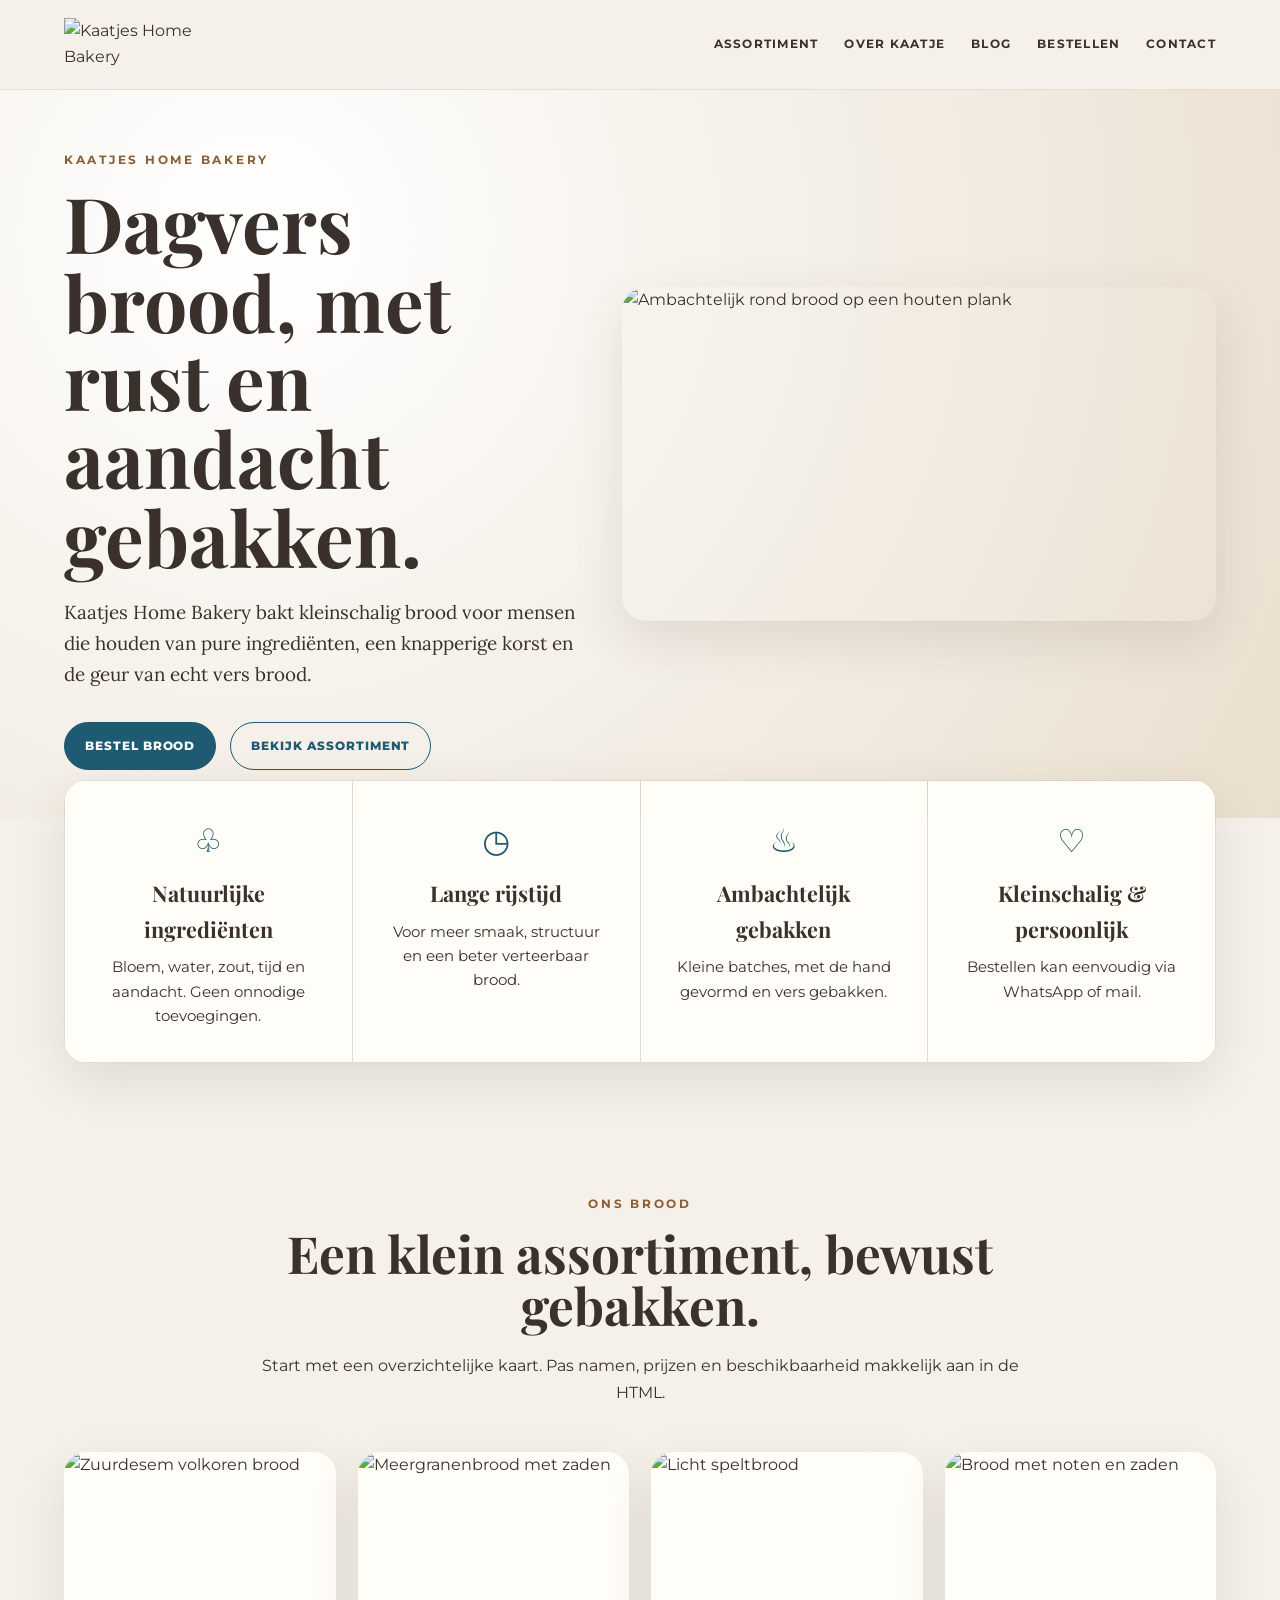
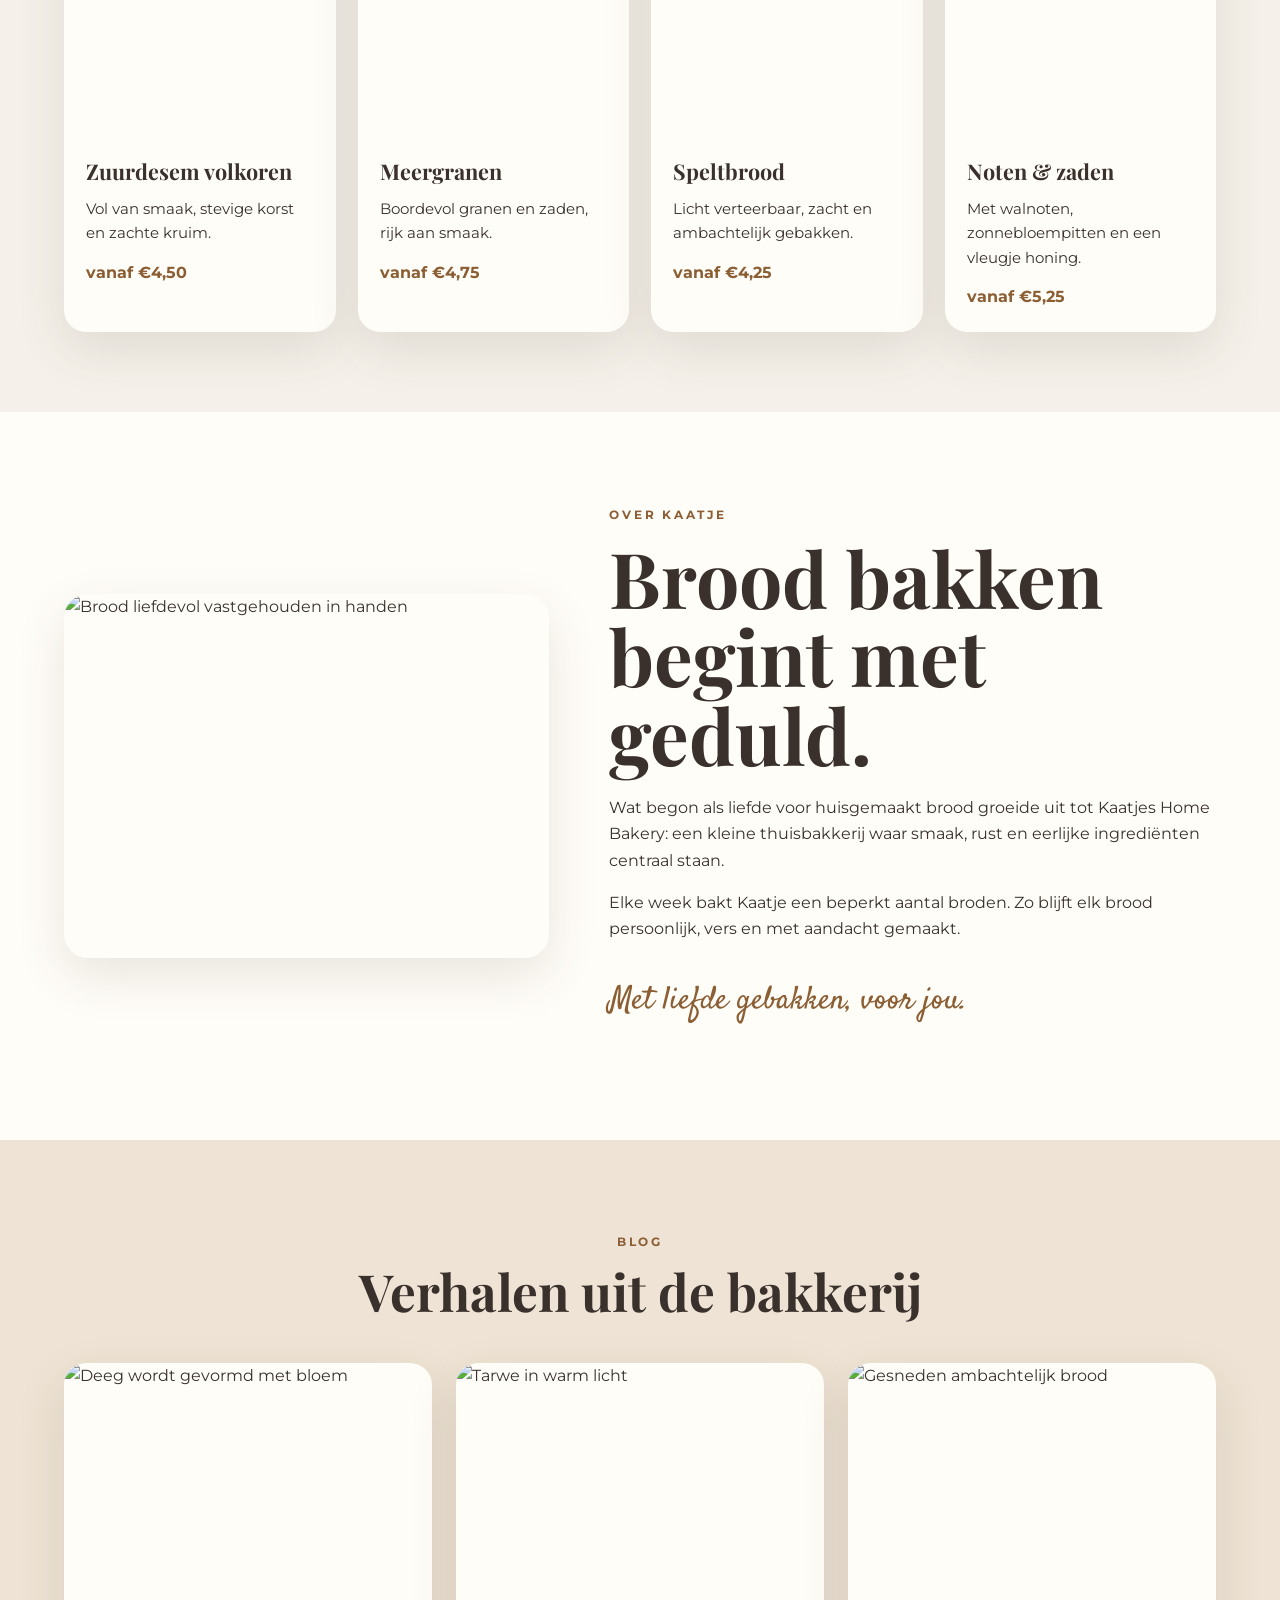
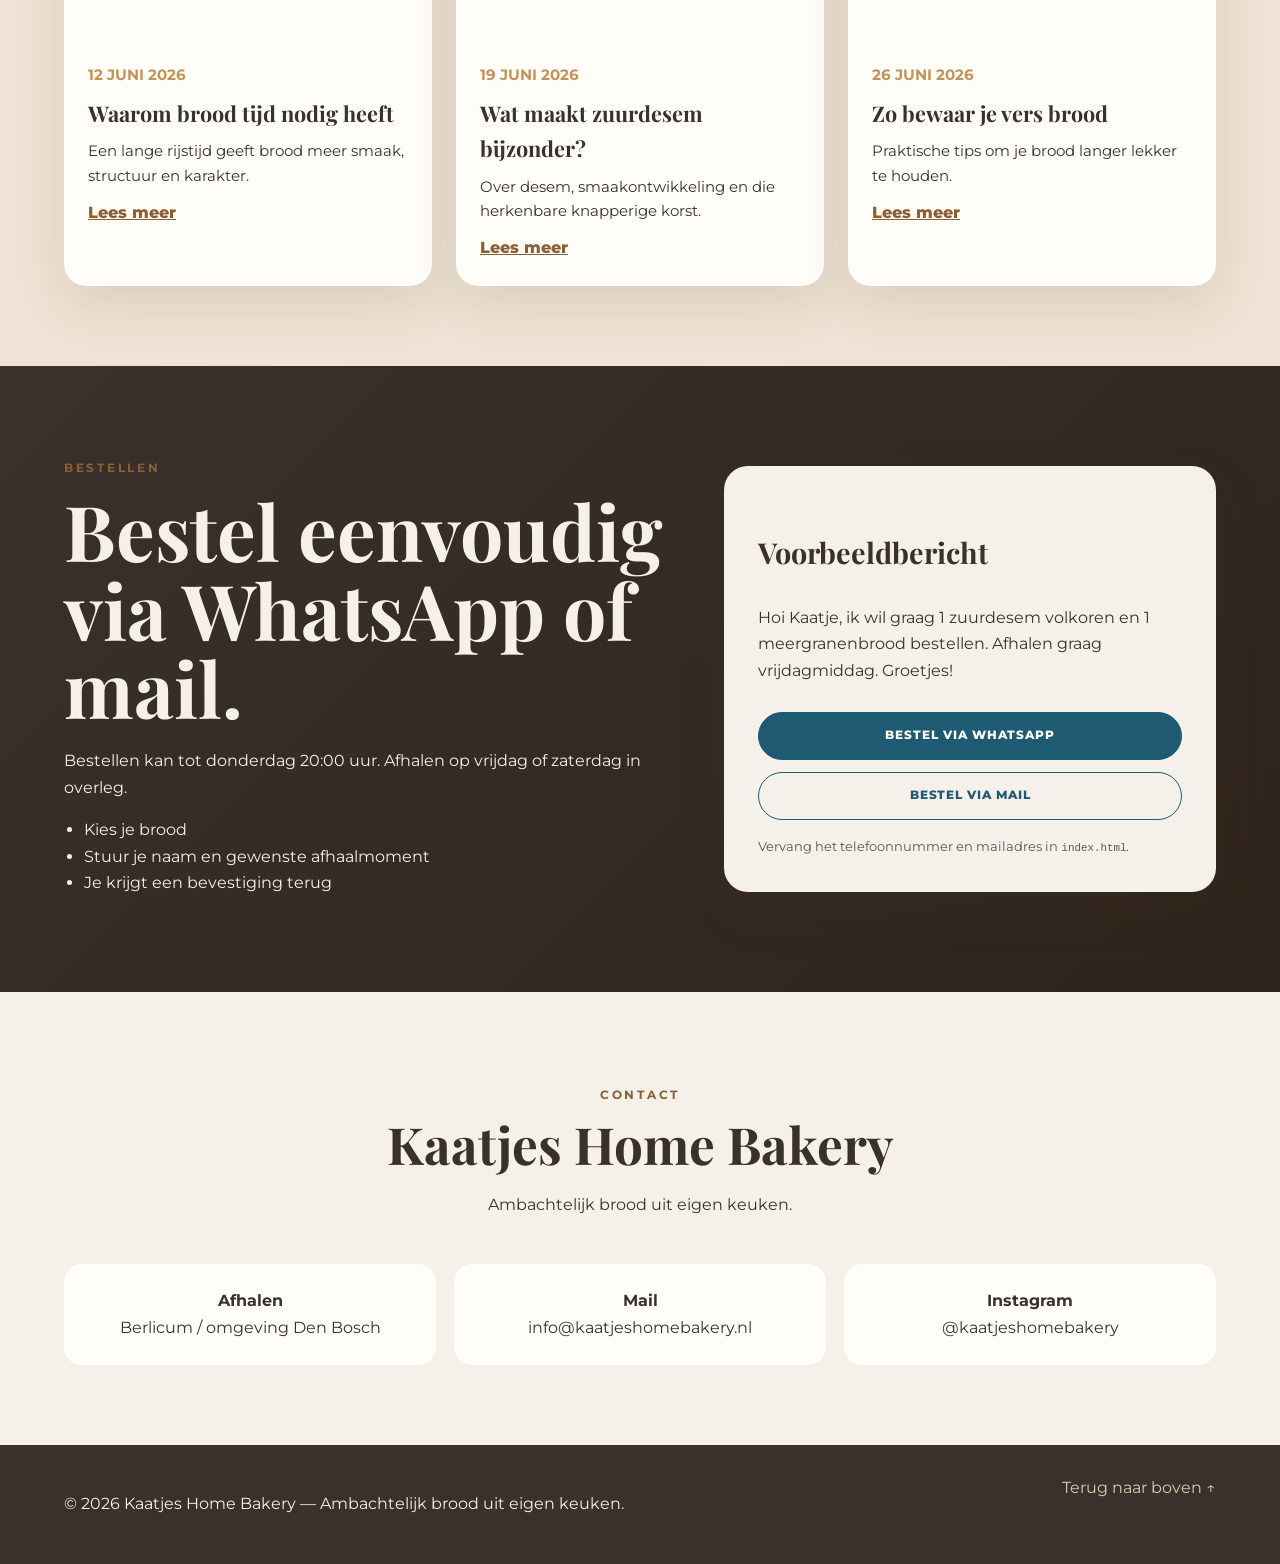
==== index.html @ ba2fa11e "Add files via upload" ====
<!doctype html>
<html lang="nl">
<head>
  <meta charset="utf-8" />
  <meta name="viewport" content="width=device-width, initial-scale=1" />
  <meta name="description" content="Kaatjes Home Bakery bakt ambachtelijk brood uit eigen keuken. Bestel zuurdesem, meergranenbrood, speltbrood en seizoensbrood via WhatsApp of mail." />
  <title>Kaatjes Home Bakery | Ambachtelijk brood uit eigen keuken</title>
  <link rel="preconnect" href="https://fonts.googleapis.com">
  <link rel="preconnect" href="https://fonts.gstatic.com" crossorigin>
  <link href="https://fonts.googleapis.com/css2?family=Lora:wght@400;500;600&family=Montserrat:wght@400;500;600;700&family=Playfair+Display:wght@500;600;700&family=Satisfy&display=swap" rel="stylesheet">
  <link rel="icon" type="image/svg+xml" href="assets/logo-kaatjes.svg" />
  <link rel="stylesheet" href="styles.css" />
</head>
<body>
  <header class="site-header" id="top">
    <a href="#top" class="brand" aria-label="Kaatjes Home Bakery home">
      <img src="assets/logo-kaatjes.svg" alt="Kaatjes Home Bakery" class="brand-logo" />
    </a>
    <button class="menu-toggle" aria-label="Menu openen" aria-expanded="false">☰</button>
    <nav class="site-nav" aria-label="Hoofdnavigatie">
      <a href="#brood">Assortiment</a>
      <a href="#over">Over Kaatje</a>
      <a href="#blog">Blog</a>
      <a href="#bestellen">Bestellen</a>
      <a href="#contact">Contact</a>
    </nav>
  </header>

  <main>
    <section class="hero">
      <div class="hero-content">
        <p class="eyebrow">Kaatjes Home Bakery</p>
        <h1>Dagvers brood, met rust en aandacht gebakken.</h1>
        <p class="intro">Kaatjes Home Bakery bakt kleinschalig brood voor mensen die houden van pure ingrediënten, een knapperige korst en de geur van echt vers brood.</p>
        <div class="actions">
          <a class="button primary" href="#bestellen">Bestel brood</a>
          <a class="button secondary" href="#brood">Bekijk assortiment</a>
        </div>
      </div>
      <div class="hero-image">
        <img src="assets/hero-bread.jpg" alt="Ambachtelijk rond brood op een houten plank" />
      </div>
    </section>

    <section class="values" aria-label="Waarom Kaatjes Home Bakery">
      <article><span class="icon">♧</span><h3>Natuurlijke ingrediënten</h3><p>Bloem, water, zout, tijd en aandacht. Geen onnodige toevoegingen.</p></article>
      <article><span class="icon">◷</span><h3>Lange rijstijd</h3><p>Voor meer smaak, structuur en een beter verteerbaar brood.</p></article>
      <article><span class="icon">♨</span><h3>Ambachtelijk gebakken</h3><p>Kleine batches, met de hand gevormd en vers gebakken.</p></article>
      <article><span class="icon">♡</span><h3>Kleinschalig & persoonlijk</h3><p>Bestellen kan eenvoudig via WhatsApp of mail.</p></article>
    </section>

    <section id="brood" class="section">
      <div class="section-heading">
        <p class="eyebrow">Ons brood</p>
        <h2>Een klein assortiment, bewust gebakken.</h2>
        <p>Start met een overzichtelijke kaart. Pas namen, prijzen en beschikbaarheid makkelijk aan in de HTML.</p>
      </div>
      <div class="product-grid">
        <article class="product-card">
          <img src="assets/card-sourdough.jpg" alt="Zuurdesem volkoren brood" />
          <div><h3>Zuurdesem volkoren</h3><p>Vol van smaak, stevige korst en zachte kruim.</p><strong>vanaf €4,50</strong></div>
        </article>
        <article class="product-card">
          <img src="assets/card-multigrain.jpg" alt="Meergranenbrood met zaden" />
          <div><h3>Meergranen</h3><p>Boordevol granen en zaden, rijk aan smaak.</p><strong>vanaf €4,75</strong></div>
        </article>
        <article class="product-card">
          <img src="assets/card-spelt.jpg" alt="Licht speltbrood" />
          <div><h3>Speltbrood</h3><p>Licht verteerbaar, zacht en ambachtelijk gebakken.</p><strong>vanaf €4,25</strong></div>
        </article>
        <article class="product-card">
          <img src="assets/card-nuts.jpg" alt="Brood met noten en zaden" />
          <div><h3>Noten & zaden</h3><p>Met walnoten, zonnebloempitten en een vleugje honing.</p><strong>vanaf €5,25</strong></div>
        </article>
      </div>
    </section>

    <section id="over" class="story split-section">
      <img src="assets/hands-bread.jpg" alt="Brood liefdevol vastgehouden in handen" />
      <div>
        <p class="eyebrow">Over Kaatje</p>
        <h2>Brood bakken begint met geduld.</h2>
        <p>Wat begon als liefde voor huisgemaakt brood groeide uit tot Kaatjes Home Bakery: een kleine thuisbakkerij waar smaak, rust en eerlijke ingrediënten centraal staan.</p>
        <p>Elke week bakt Kaatje een beperkt aantal broden. Zo blijft elk brood persoonlijk, vers en met aandacht gemaakt.</p>
        <p class="signature">Met liefde gebakken, voor jou.</p>
      </div>
    </section>

    <section id="blog" class="section warm">
      <div class="section-heading">
        <p class="eyebrow">Blog</p>
        <h2>Verhalen uit de bakkerij</h2>
      </div>
      <div class="blog-grid">
        <article class="blog-card">
          <img src="assets/dough.jpg" alt="Deeg wordt gevormd met bloem" />
          <div><p class="date">12 juni 2026</p><h3>Waarom brood tijd nodig heeft</h3><p>Een lange rijstijd geeft brood meer smaak, structuur en karakter.</p><a href="blog/waarom-brood-tijd-nodig-heeft.html">Lees meer</a></div>
        </article>
        <article class="blog-card">
          <img src="assets/wheat.jpg" alt="Tarwe in warm licht" />
          <div><p class="date">19 juni 2026</p><h3>Wat maakt zuurdesem bijzonder?</h3><p>Over desem, smaakontwikkeling en die herkenbare knapperige korst.</p><a href="blog/wat-maakt-zuurdesem-bijzonder.html">Lees meer</a></div>
        </article>
        <article class="blog-card">
          <img src="assets/loaf-sliced.jpg" alt="Gesneden ambachtelijk brood" />
          <div><p class="date">26 juni 2026</p><h3>Zo bewaar je vers brood</h3><p>Praktische tips om je brood langer lekker te houden.</p><a href="blog/zo-bewaar-je-vers-brood.html">Lees meer</a></div>
        </article>
      </div>
    </section>

    <section id="bestellen" class="order-section">
      <div>
        <p class="eyebrow">Bestellen</p>
        <h2>Bestel eenvoudig via WhatsApp of mail.</h2>
        <p>Bestellen kan tot donderdag 20:00 uur. Afhalen op vrijdag of zaterdag in overleg.</p>
        <ul class="order-list">
          <li>Kies je brood</li>
          <li>Stuur je naam en gewenste afhaalmoment</li>
          <li>Je krijgt een bevestiging terug</li>
        </ul>
      </div>
      <div class="order-card">
        <h3>Voorbeeldbericht</h3>
        <p>Hoi Kaatje, ik wil graag 1 zuurdesem volkoren en 1 meergranenbrood bestellen. Afhalen graag vrijdagmiddag. Groetjes!</p>
        <a class="button primary full" href="https://wa.me/31600000000?text=Hoi%20Kaatje%2C%20ik%20wil%20graag%20brood%20bestellen." target="_blank" rel="noopener">Bestel via WhatsApp</a>
        <a class="button secondary full" href="mailto:info@kaatjeshomebakery.nl?subject=Broodbestelling%20Kaatjes%20Home%20Bakery&body=Hoi%20Kaatje%2C%0A%0AIk%20wil%20graag%20brood%20bestellen%3A%0A-%20%0A%0ANaam%3A%0AAfhaalmoment%3A%0A%0AGroetjes%2C">Bestel via mail</a>
        <small>Vervang het telefoonnummer en mailadres in <code>index.html</code>.</small>
      </div>
    </section>

    <section id="contact" class="section contact">
      <div class="section-heading">
        <p class="eyebrow">Contact</p>
        <h2>Kaatjes Home Bakery</h2>
        <p>Ambachtelijk brood uit eigen keuken.</p>
      </div>
      <div class="contact-grid">
        <div><strong>Afhalen</strong><span>Berlicum / omgeving Den Bosch</span></div>
        <div><strong>Mail</strong><span>info@kaatjeshomebakery.nl</span></div>
        <div><strong>Instagram</strong><span>@kaatjeshomebakery</span></div>
      </div>
    </section>
  </main>

  <footer class="site-footer">
    <p>© <span id="year"></span> Kaatjes Home Bakery — Ambachtelijk brood uit eigen keuken.</p>
    <a href="#top">Terug naar boven ↑</a>
  </footer>

  <script src="script.js"></script>
</body>
</html>
---- styles.css ----
:root{
  --espresso:#3A312C;
  --logo:#1F5A73;
  --crust:#8B5E34;
  --honey:#C4935A;
  --linen:#DCC9B2;
  --cream:#F5F1EA;
  --white:#FFFDF8;
  --shadow:0 18px 50px rgba(75,58,42,.12);
  --radius:24px;
}
*{box-sizing:border-box}
html{scroll-behavior:smooth}
body{margin:0;background:var(--cream);color:var(--espresso);font-family:Montserrat,system-ui,sans-serif;line-height:1.65}
img{max-width:100%;display:block}
a{color:inherit}.site-header{position:sticky;top:0;z-index:10;display:flex;align-items:center;justify-content:space-between;gap:24px;padding:18px clamp(20px,5vw,72px);background:rgba(245,241,234,.88);backdrop-filter:blur(14px);border-bottom:1px solid rgba(75,58,42,.1)}
.brand{display:flex;align-items:center;text-decoration:none}.brand-logo{width:170px;height:auto}.hero-logo{display:none}
.site-nav{display:flex;align-items:center;gap:26px;font-size:.78rem;font-weight:700;text-transform:uppercase;letter-spacing:.1em}.site-nav a{text-decoration:none}.site-nav a:hover{color:var(--logo)}.menu-toggle{display:none;background:none;border:0;font-size:1.7rem;color:var(--espresso)}
.hero{display:grid;grid-template-columns:1fr 1.15fr;min-height:620px;align-items:center;padding:48px clamp(20px,5vw,72px);gap:42px;background:radial-gradient(circle at 20% 20%,#fff 0,#f5f1ea 42%,#eadfce 100%)}
.hero-content{max-width:650px}.eyebrow{text-transform:uppercase;letter-spacing:.22em;color:var(--crust);font-weight:700;font-size:.78rem}.hero h1,.section h2,.split-section h2,.order-section h2{font-family:'Playfair Display',serif;font-size:clamp(2.4rem,6vw,5.6rem);line-height:1.02;margin:12px 0 22px}.intro{font-family:Lora,serif;font-size:1.18rem;max-width:560px}.actions{display:flex;flex-wrap:wrap;gap:14px;margin-top:32px}.button{display:inline-flex;justify-content:center;align-items:center;min-height:48px;padding:13px 20px;border-radius:999px;text-decoration:none;text-transform:uppercase;font-size:.74rem;font-weight:800;letter-spacing:.08em;border:1px solid var(--crust)}.primary{background:var(--logo);color:var(--white);border-color:var(--logo)}.secondary{background:transparent;color:var(--logo);border-color:var(--logo)}.button:hover{transform:translateY(-1px);box-shadow:var(--shadow)}.hero-image img{border-radius:var(--radius);box-shadow:var(--shadow);aspect-ratio:16/9;object-fit:cover}
.values{display:grid;grid-template-columns:repeat(4,1fr);gap:1px;background:rgba(75,58,42,.12);padding:1px;margin:0 clamp(20px,5vw,72px);transform:translateY(-38px);border-radius:var(--radius);overflow:hidden;box-shadow:var(--shadow)}.values article{background:var(--white);padding:34px;text-align:center}.icon{font-size:2rem;color:var(--logo)}.values h3,.product-card h3,.blog-card h3{font-family:'Playfair Display',serif;margin:.5rem 0;font-size:1.35rem}.values p,.product-card p,.blog-card p{font-size:.92rem;margin:0}
.section,.split-section,.order-section{padding:80px clamp(20px,5vw,72px)}.section-heading{text-align:center;max-width:760px;margin:0 auto 46px}.section-heading h2{font-size:clamp(2rem,4vw,3.8rem)}.product-grid{display:grid;grid-template-columns:repeat(4,1fr);gap:22px}.product-card{background:var(--white);border-radius:22px;overflow:hidden;box-shadow:var(--shadow)}.product-card img{width:100%;aspect-ratio:1/1;object-fit:cover}.product-card div{padding:22px}.product-card strong{display:inline-block;margin-top:14px;color:var(--crust)}
.split-section{display:grid;grid-template-columns:.8fr 1fr;align-items:center;gap:60px;background:var(--white)}.split-section img{border-radius:var(--radius);box-shadow:var(--shadow);aspect-ratio:4/3;object-fit:cover}.signature{font-family:Satisfy,cursive;font-size:2rem;color:var(--crust)}.warm{background:#eee3d4}.blog-grid{display:grid;grid-template-columns:repeat(3,1fr);gap:24px}.blog-card{background:var(--white);border-radius:22px;overflow:hidden;box-shadow:var(--shadow)}.blog-card img{aspect-ratio:4/3;object-fit:cover;width:100%}.blog-card div{padding:24px}.date{color:var(--honey);font-weight:700;text-transform:uppercase;font-size:.72rem}.blog-card a{display:inline-block;margin-top:12px;color:var(--crust);font-weight:800}
.order-section{display:grid;grid-template-columns:1fr .8fr;gap:46px;align-items:center;background:linear-gradient(135deg,var(--espresso),#2f241b);color:var(--cream)}.order-list{padding-left:20px}.order-card{background:var(--cream);color:var(--espresso);border-radius:var(--radius);padding:34px;box-shadow:var(--shadow)}.order-card h3{font-family:'Playfair Display',serif;font-size:1.8rem}.full{width:100%;margin-top:12px}.order-card small{display:block;margin-top:16px;opacity:.8}.contact-grid{display:grid;grid-template-columns:repeat(3,1fr);gap:18px}.contact-grid div{background:var(--white);border-radius:18px;padding:24px;text-align:center}.contact-grid strong,.contact-grid span{display:block}.site-footer{display:flex;justify-content:space-between;gap:20px;padding:30px clamp(20px,5vw,72px);background:var(--espresso);color:var(--cream)}.site-footer a{text-decoration:none;color:var(--linen)}
@media (max-width:900px){.menu-toggle{display:block}.site-nav{display:none;position:absolute;left:20px;right:20px;top:76px;flex-direction:column;align-items:flex-start;padding:24px;background:var(--white);border-radius:18px;box-shadow:var(--shadow)}.site-nav.open{display:flex}.hero,.split-section,.order-section{grid-template-columns:1fr}.hero{min-height:auto}.values,.product-grid,.blog-grid,.contact-grid{grid-template-columns:1fr}.values{transform:none;margin-top:24px}.site-footer{flex-direction:column}.hero h1{font-size:3rem}}

@media (max-width:900px){.brand-logo{width:130px}.hero-logo{display:none}}
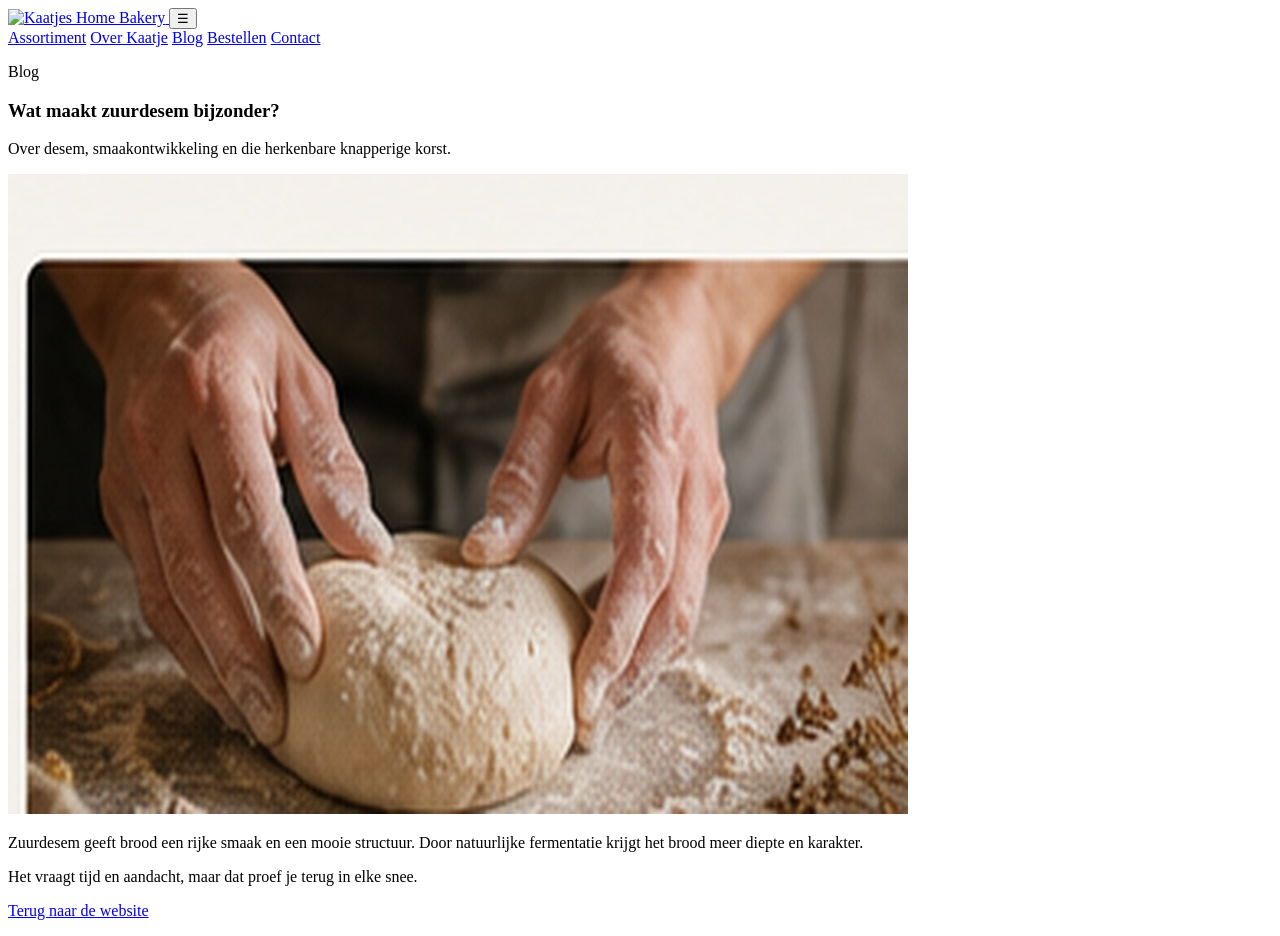
==== commit 241d5eb7: "Please enter the commit message for your changes. Lines starting with '#' will be ignored, and an em" ====
--- a/index.html
+++ b/index.html
@@ -3,149 +3,47 @@
 <head>
   <meta charset="utf-8" />
   <meta name="viewport" content="width=device-width, initial-scale=1" />
-  <meta name="description" content="Kaatjes Home Bakery bakt ambachtelijk brood uit eigen keuken. Bestel zuurdesem, meergranenbrood, speltbrood en seizoensbrood via WhatsApp of mail." />
-  <title>Kaatjes Home Bakery | Ambachtelijk brood uit eigen keuken</title>
+  <meta name="description" content="Over desem, smaakontwikkeling en die herkenbare knapperige korst." />
+  <title>Wat maakt zuurdesem bijzonder? | Kaatjes Home Bakery</title>
   <link rel="preconnect" href="https://fonts.googleapis.com">
   <link rel="preconnect" href="https://fonts.gstatic.com" crossorigin>
   <link href="https://fonts.googleapis.com/css2?family=Lora:wght@400;500;600&family=Montserrat:wght@400;500;600;700&family=Playfair+Display:wght@500;600;700&family=Satisfy&display=swap" rel="stylesheet">
-  <link rel="icon" type="image/svg+xml" href="assets/logo-kaatjes.svg" />
-  <link rel="stylesheet" href="styles.css" />
+  <link rel="icon" type="image/svg+xml" href="./logo-kaatjes.svg" />
+  <link rel="stylesheet" href="./styles.css" />
 </head>
 <body>
   <header class="site-header" id="top">
-    <a href="#top" class="brand" aria-label="Kaatjes Home Bakery home">
-      <img src="assets/logo-kaatjes.svg" alt="Kaatjes Home Bakery" class="brand-logo" />
+    <a href="./index.html#top" class="brand" aria-label="Kaatjes Home Bakery home">
+      <img src="./logo-kaatjes.svg" alt="Kaatjes Home Bakery" class="brand-logo" />
     </a>
     <button class="menu-toggle" aria-label="Menu openen" aria-expanded="false">☰</button>
     <nav class="site-nav" aria-label="Hoofdnavigatie">
-      <a href="#brood">Assortiment</a>
-      <a href="#over">Over Kaatje</a>
-      <a href="#blog">Blog</a>
-      <a href="#bestellen">Bestellen</a>
-      <a href="#contact">Contact</a>
+      <a href="./index.html#brood">Assortiment</a>
+      <a href="./index.html#over">Over Kaatje</a>
+      <a href="./index.html#blog">Blog</a>
+      <a href="./index.html#bestellen">Bestellen</a>
+      <a href="./index.html#contact">Contact</a>
     </nav>
   </header>
 
   <main>
-    <section class="hero">
-      <div class="hero-content">
-        <p class="eyebrow">Kaatjes Home Bakery</p>
-        <h1>Dagvers brood, met rust en aandacht gebakken.</h1>
-        <p class="intro">Kaatjes Home Bakery bakt kleinschalig brood voor mensen die houden van pure ingrediënten, een knapperige korst en de geur van echt vers brood.</p>
-        <div class="actions">
-          <a class="button primary" href="#bestellen">Bestel brood</a>
-          <a class="button secondary" href="#brood">Bekijk assortiment</a>
+    <section class="section blog-page">
+      <article class="section-heading">
+        <p class="eyebrow">Blog</p>
+        <h1>Wat maakt zuurdesem bijzonder?</h1>
+        <p class="intro">Over desem, smaakontwikkeling en die herkenbare knapperige korst.</p>
+      </article>
+      <section class="split-section">
+        <img src="./wheat.jpg" alt="Tarwe in warm licht" />
+        <div>
+          <p>Zuurdesem geeft brood een rijke smaak en een mooie structuur. Door natuurlijke fermentatie krijgt het brood meer diepte en karakter.</p>
+          <p>Het vraagt tijd en aandacht, maar dat proef je terug in elke snee.</p>
+          <p><a class="button secondary" href="./index.html#blog">Terug naar de website</a></p>
         </div>
-      </div>
-      <div class="hero-image">
-        <img src="assets/hero-bread.jpg" alt="Ambachtelijk rond brood op een houten plank" />
-      </div>
-    </section>
-
-    <section class="values" aria-label="Waarom Kaatjes Home Bakery">
-      <article><span class="icon">♧</span><h3>Natuurlijke ingrediënten</h3><p>Bloem, water, zout, tijd en aandacht. Geen onnodige toevoegingen.</p></article>
-      <article><span class="icon">◷</span><h3>Lange rijstijd</h3><p>Voor meer smaak, structuur en een beter verteerbaar brood.</p></article>
-      <article><span class="icon">♨</span><h3>Ambachtelijk gebakken</h3><p>Kleine batches, met de hand gevormd en vers gebakken.</p></article>
-      <article><span class="icon">♡</span><h3>Kleinschalig & persoonlijk</h3><p>Bestellen kan eenvoudig via WhatsApp of mail.</p></article>
-    </section>
-
-    <section id="brood" class="section">
-      <div class="section-heading">
-        <p class="eyebrow">Ons brood</p>
-        <h2>Een klein assortiment, bewust gebakken.</h2>
-        <p>Start met een overzichtelijke kaart. Pas namen, prijzen en beschikbaarheid makkelijk aan in de HTML.</p>
-      </div>
-      <div class="product-grid">
-        <article class="product-card">
-          <img src="assets/card-sourdough.jpg" alt="Zuurdesem volkoren brood" />
-          <div><h3>Zuurdesem volkoren</h3><p>Vol van smaak, stevige korst en zachte kruim.</p><strong>vanaf €4,50</strong></div>
-        </article>
-        <article class="product-card">
-          <img src="assets/card-multigrain.jpg" alt="Meergranenbrood met zaden" />
-          <div><h3>Meergranen</h3><p>Boordevol granen en zaden, rijk aan smaak.</p><strong>vanaf €4,75</strong></div>
-        </article>
-        <article class="product-card">
-          <img src="assets/card-spelt.jpg" alt="Licht speltbrood" />
-          <div><h3>Speltbrood</h3><p>Licht verteerbaar, zacht en ambachtelijk gebakken.</p><strong>vanaf €4,25</strong></div>
-        </article>
-        <article class="product-card">
-          <img src="assets/card-nuts.jpg" alt="Brood met noten en zaden" />
-          <div><h3>Noten & zaden</h3><p>Met walnoten, zonnebloempitten en een vleugje honing.</p><strong>vanaf €5,25</strong></div>
-        </article>
-      </div>
-    </section>
-
-    <section id="over" class="story split-section">
-      <img src="assets/hands-bread.jpg" alt="Brood liefdevol vastgehouden in handen" />
-      <div>
-        <p class="eyebrow">Over Kaatje</p>
-        <h2>Brood bakken begint met geduld.</h2>
-        <p>Wat begon als liefde voor huisgemaakt brood groeide uit tot Kaatjes Home Bakery: een kleine thuisbakkerij waar smaak, rust en eerlijke ingrediënten centraal staan.</p>
-        <p>Elke week bakt Kaatje een beperkt aantal broden. Zo blijft elk brood persoonlijk, vers en met aandacht gemaakt.</p>
-        <p class="signature">Met liefde gebakken, voor jou.</p>
-      </div>
-    </section>
-
-    <section id="blog" class="section warm">
-      <div class="section-heading">
-        <p class="eyebrow">Blog</p>
-        <h2>Verhalen uit de bakkerij</h2>
-      </div>
-      <div class="blog-grid">
-        <article class="blog-card">
-          <img src="assets/dough.jpg" alt="Deeg wordt gevormd met bloem" />
-          <div><p class="date">12 juni 2026</p><h3>Waarom brood tijd nodig heeft</h3><p>Een lange rijstijd geeft brood meer smaak, structuur en karakter.</p><a href="blog/waarom-brood-tijd-nodig-heeft.html">Lees meer</a></div>
-        </article>
-        <article class="blog-card">
-          <img src="assets/wheat.jpg" alt="Tarwe in warm licht" />
-          <div><p class="date">19 juni 2026</p><h3>Wat maakt zuurdesem bijzonder?</h3><p>Over desem, smaakontwikkeling en die herkenbare knapperige korst.</p><a href="blog/wat-maakt-zuurdesem-bijzonder.html">Lees meer</a></div>
-        </article>
-        <article class="blog-card">
-          <img src="assets/loaf-sliced.jpg" alt="Gesneden ambachtelijk brood" />
-          <div><p class="date">26 juni 2026</p><h3>Zo bewaar je vers brood</h3><p>Praktische tips om je brood langer lekker te houden.</p><a href="blog/zo-bewaar-je-vers-brood.html">Lees meer</a></div>
-        </article>
-      </div>
-    </section>
-
-    <section id="bestellen" class="order-section">
-      <div>
-        <p class="eyebrow">Bestellen</p>
-        <h2>Bestel eenvoudig via WhatsApp of mail.</h2>
-        <p>Bestellen kan tot donderdag 20:00 uur. Afhalen op vrijdag of zaterdag in overleg.</p>
-        <ul class="order-list">
-          <li>Kies je brood</li>
-          <li>Stuur je naam en gewenste afhaalmoment</li>
-          <li>Je krijgt een bevestiging terug</li>
-        </ul>
-      </div>
-      <div class="order-card">
-        <h3>Voorbeeldbericht</h3>
-        <p>Hoi Kaatje, ik wil graag 1 zuurdesem volkoren en 1 meergranenbrood bestellen. Afhalen graag vrijdagmiddag. Groetjes!</p>
-        <a class="button primary full" href="https://wa.me/31600000000?text=Hoi%20Kaatje%2C%20ik%20wil%20graag%20brood%20bestellen." target="_blank" rel="noopener">Bestel via WhatsApp</a>
-        <a class="button secondary full" href="mailto:info@kaatjeshomebakery.nl?subject=Broodbestelling%20Kaatjes%20Home%20Bakery&body=Hoi%20Kaatje%2C%0A%0AIk%20wil%20graag%20brood%20bestellen%3A%0A-%20%0A%0ANaam%3A%0AAfhaalmoment%3A%0A%0AGroetjes%2C">Bestel via mail</a>
-        <small>Vervang het telefoonnummer en mailadres in <code>index.html</code>.</small>
-      </div>
-    </section>
-
-    <section id="contact" class="section contact">
-      <div class="section-heading">
-        <p class="eyebrow">Contact</p>
-        <h2>Kaatjes Home Bakery</h2>
-        <p>Ambachtelijk brood uit eigen keuken.</p>
-      </div>
-      <div class="contact-grid">
-        <div><strong>Afhalen</strong><span>Berlicum / omgeving Den Bosch</span></div>
-        <div><strong>Mail</strong><span>info@kaatjeshomebakery.nl</span></div>
-        <div><strong>Instagram</strong><span>@kaatjeshomebakery</span></div>
-      </div>
+      </section>
     </section>
   </main>
 
-  <footer class="site-footer">
-    <p>© <span id="year"></span> Kaatjes Home Bakery — Ambachtelijk brood uit eigen keuken.</p>
-    <a href="#top">Terug naar boven ↑</a>
-  </footer>
-
-  <script src="script.js"></script>
+  <script src="./script.js"></script>
 </body>
 </html>
--- a/styles.css
+++ b/styles.css
@@ -1,27 +1,27 @@
-:root{
-  --espresso:#3A312C;
-  --logo:#1F5A73;
-  --crust:#8B5E34;
-  --honey:#C4935A;
-  --linen:#DCC9B2;
-  --cream:#F5F1EA;
-  --white:#FFFDF8;
-  --shadow:0 18px 50px rgba(75,58,42,.12);
-  --radius:24px;
-}
-*{box-sizing:border-box}
-html{scroll-behavior:smooth}
-body{margin:0;background:var(--cream);color:var(--espresso);font-family:Montserrat,system-ui,sans-serif;line-height:1.65}
-img{max-width:100%;display:block}
-a{color:inherit}.site-header{position:sticky;top:0;z-index:10;display:flex;align-items:center;justify-content:space-between;gap:24px;padding:18px clamp(20px,5vw,72px);background:rgba(245,241,234,.88);backdrop-filter:blur(14px);border-bottom:1px solid rgba(75,58,42,.1)}
-.brand{display:flex;align-items:center;text-decoration:none}.brand-logo{width:170px;height:auto}.hero-logo{display:none}
-.site-nav{display:flex;align-items:center;gap:26px;font-size:.78rem;font-weight:700;text-transform:uppercase;letter-spacing:.1em}.site-nav a{text-decoration:none}.site-nav a:hover{color:var(--logo)}.menu-toggle{display:none;background:none;border:0;font-size:1.7rem;color:var(--espresso)}
-.hero{display:grid;grid-template-columns:1fr 1.15fr;min-height:620px;align-items:center;padding:48px clamp(20px,5vw,72px);gap:42px;background:radial-gradient(circle at 20% 20%,#fff 0,#f5f1ea 42%,#eadfce 100%)}
-.hero-content{max-width:650px}.eyebrow{text-transform:uppercase;letter-spacing:.22em;color:var(--crust);font-weight:700;font-size:.78rem}.hero h1,.section h2,.split-section h2,.order-section h2{font-family:'Playfair Display',serif;font-size:clamp(2.4rem,6vw,5.6rem);line-height:1.02;margin:12px 0 22px}.intro{font-family:Lora,serif;font-size:1.18rem;max-width:560px}.actions{display:flex;flex-wrap:wrap;gap:14px;margin-top:32px}.button{display:inline-flex;justify-content:center;align-items:center;min-height:48px;padding:13px 20px;border-radius:999px;text-decoration:none;text-transform:uppercase;font-size:.74rem;font-weight:800;letter-spacing:.08em;border:1px solid var(--crust)}.primary{background:var(--logo);color:var(--white);border-color:var(--logo)}.secondary{background:transparent;color:var(--logo);border-color:var(--logo)}.button:hover{transform:translateY(-1px);box-shadow:var(--shadow)}.hero-image img{border-radius:var(--radius);box-shadow:var(--shadow);aspect-ratio:16/9;object-fit:cover}
-.values{display:grid;grid-template-columns:repeat(4,1fr);gap:1px;background:rgba(75,58,42,.12);padding:1px;margin:0 clamp(20px,5vw,72px);transform:translateY(-38px);border-radius:var(--radius);overflow:hidden;box-shadow:var(--shadow)}.values article{background:var(--white);padding:34px;text-align:center}.icon{font-size:2rem;color:var(--logo)}.values h3,.product-card h3,.blog-card h3{font-family:'Playfair Display',serif;margin:.5rem 0;font-size:1.35rem}.values p,.product-card p,.blog-card p{font-size:.92rem;margin:0}
-.section,.split-section,.order-section{padding:80px clamp(20px,5vw,72px)}.section-heading{text-align:center;max-width:760px;margin:0 auto 46px}.section-heading h2{font-size:clamp(2rem,4vw,3.8rem)}.product-grid{display:grid;grid-template-columns:repeat(4,1fr);gap:22px}.product-card{background:var(--white);border-radius:22px;overflow:hidden;box-shadow:var(--shadow)}.product-card img{width:100%;aspect-ratio:1/1;object-fit:cover}.product-card div{padding:22px}.product-card strong{display:inline-block;margin-top:14px;color:var(--crust)}
-.split-section{display:grid;grid-template-columns:.8fr 1fr;align-items:center;gap:60px;background:var(--white)}.split-section img{border-radius:var(--radius);box-shadow:var(--shadow);aspect-ratio:4/3;object-fit:cover}.signature{font-family:Satisfy,cursive;font-size:2rem;color:var(--crust)}.warm{background:#eee3d4}.blog-grid{display:grid;grid-template-columns:repeat(3,1fr);gap:24px}.blog-card{background:var(--white);border-radius:22px;overflow:hidden;box-shadow:var(--shadow)}.blog-card img{aspect-ratio:4/3;object-fit:cover;width:100%}.blog-card div{padding:24px}.date{color:var(--honey);font-weight:700;text-transform:uppercase;font-size:.72rem}.blog-card a{display:inline-block;margin-top:12px;color:var(--crust);font-weight:800}
-.order-section{display:grid;grid-template-columns:1fr .8fr;gap:46px;align-items:center;background:linear-gradient(135deg,var(--espresso),#2f241b);color:var(--cream)}.order-list{padding-left:20px}.order-card{background:var(--cream);color:var(--espresso);border-radius:var(--radius);padding:34px;box-shadow:var(--shadow)}.order-card h3{font-family:'Playfair Display',serif;font-size:1.8rem}.full{width:100%;margin-top:12px}.order-card small{display:block;margin-top:16px;opacity:.8}.contact-grid{display:grid;grid-template-columns:repeat(3,1fr);gap:18px}.contact-grid div{background:var(--white);border-radius:18px;padding:24px;text-align:center}.contact-grid strong,.contact-grid span{display:block}.site-footer{display:flex;justify-content:space-between;gap:20px;padding:30px clamp(20px,5vw,72px);background:var(--espresso);color:var(--cream)}.site-footer a{text-decoration:none;color:var(--linen)}
-@media (max-width:900px){.menu-toggle{display:block}.site-nav{display:none;position:absolute;left:20px;right:20px;top:76px;flex-direction:column;align-items:flex-start;padding:24px;background:var(--white);border-radius:18px;box-shadow:var(--shadow)}.site-nav.open{display:flex}.hero,.split-section,.order-section{grid-template-columns:1fr}.hero{min-height:auto}.values,.product-grid,.blog-grid,.contact-grid{grid-template-columns:1fr}.values{transform:none;margin-top:24px}.site-footer{flex-direction:column}.hero h1{font-size:3rem}}
+# Kaatjes Home Bakery website
 
-@media (max-width:900px){.brand-logo{width:130px}.hero-logo{display:none}}
+Statische website voor een ambachtelijke thuisbakkerij met focus op brood.
+
+## Openen
+Open `index.html` in je browser.
+
+## Aanpassen
+- WhatsApp: zoek in `index.html` naar `31600000000` en vervang dit door het juiste mobiele nummer, zonder `+`.
+- E-mail: vervang `info@kaatjeshomebakery.nl` door het echte e-mailadres.
+- Prijzen/assortiment: pas de teksten aan in de sectie `id="brood"`.
+- Foto's: vervang afbeeldingen in de map `assets` door eigen foto's met dezelfde bestandsnamen.
+
+## Kleuren
+- Espresso: `#4B3A2A`
+- Korst bruin: `#8B5E34`
+- Honing: `#C4935A`
+- Linnen: `#DCC9B2`
+- Crème: `#F5F1EA`
+
+## Online zetten
+Deze site kan naar Netlify, GitHub Pages, Vercel of gewone webhosting worden geüpload.
+
+
+## Update
+- Logo staat nu alleen visueel in de header.
+- Card- en blogafbeeldingen zijn vervangen door broodfoto’s zonder tekst in de afbeelding.
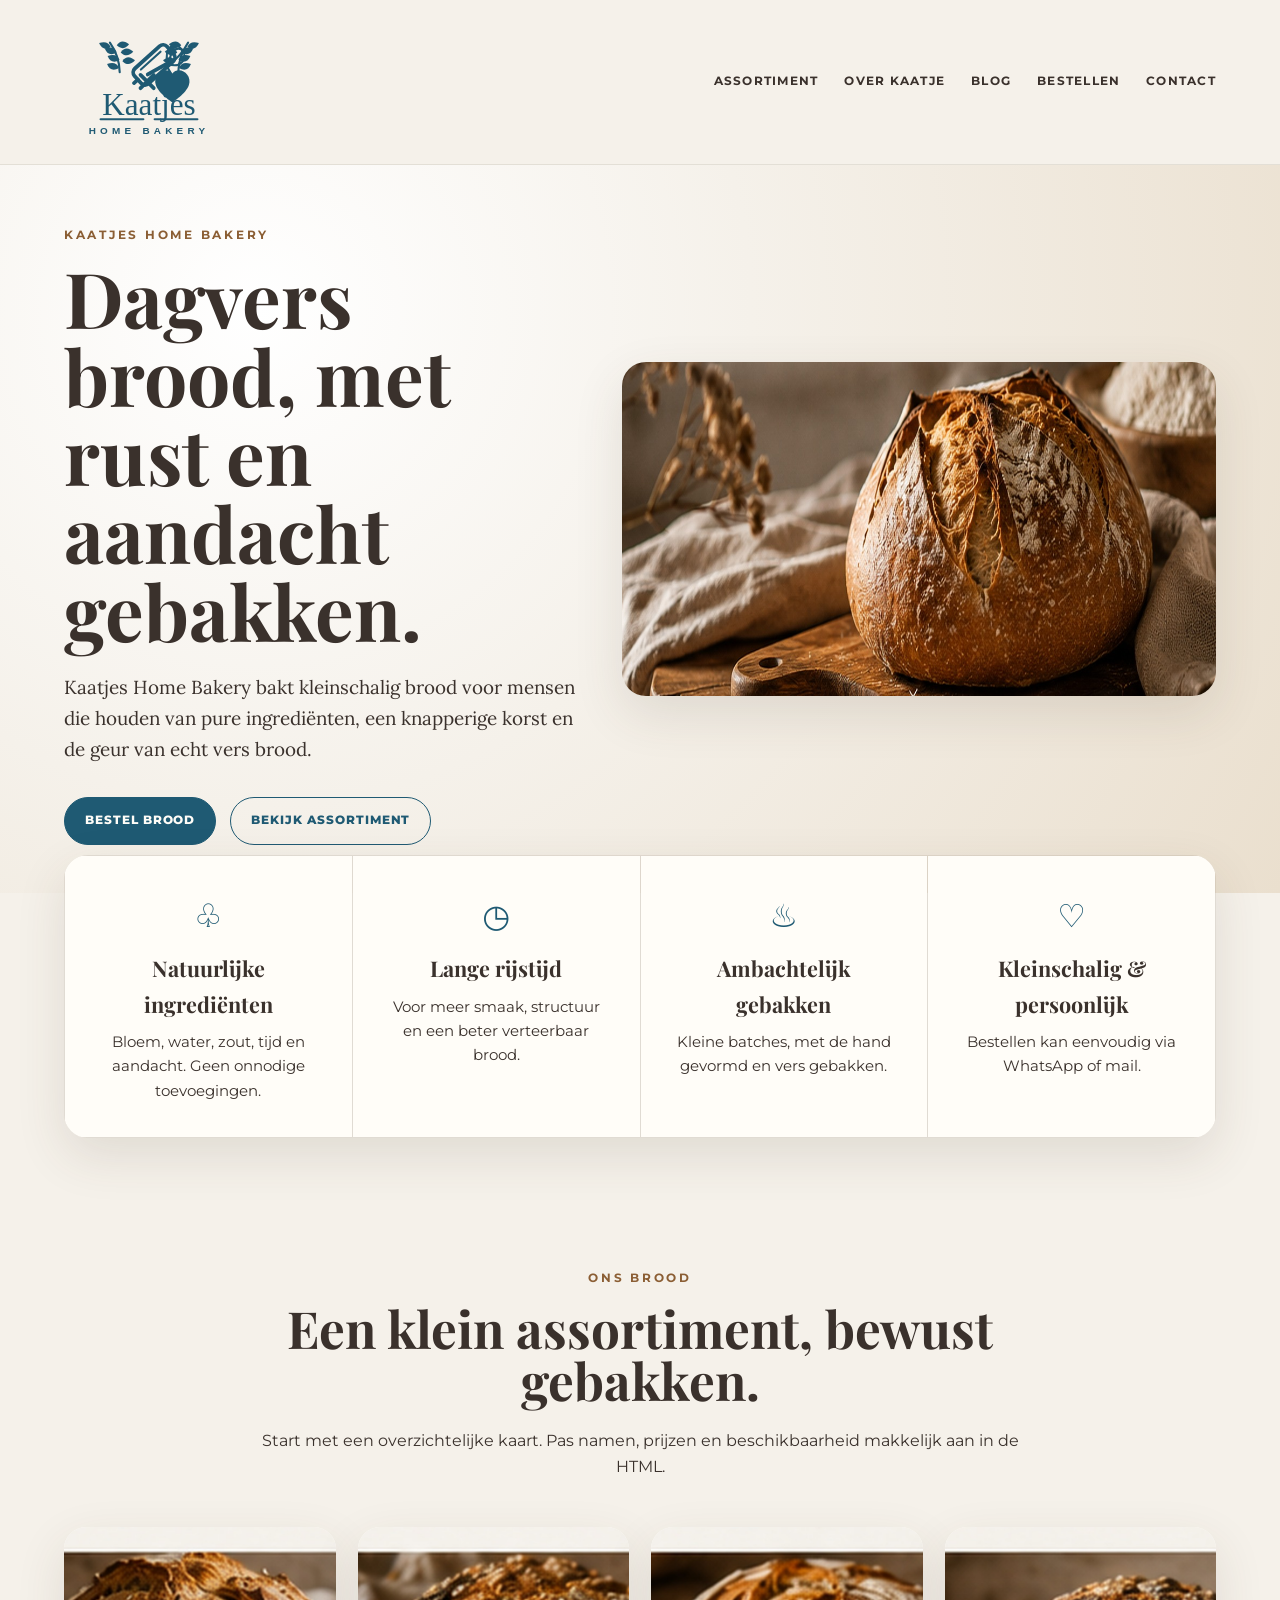
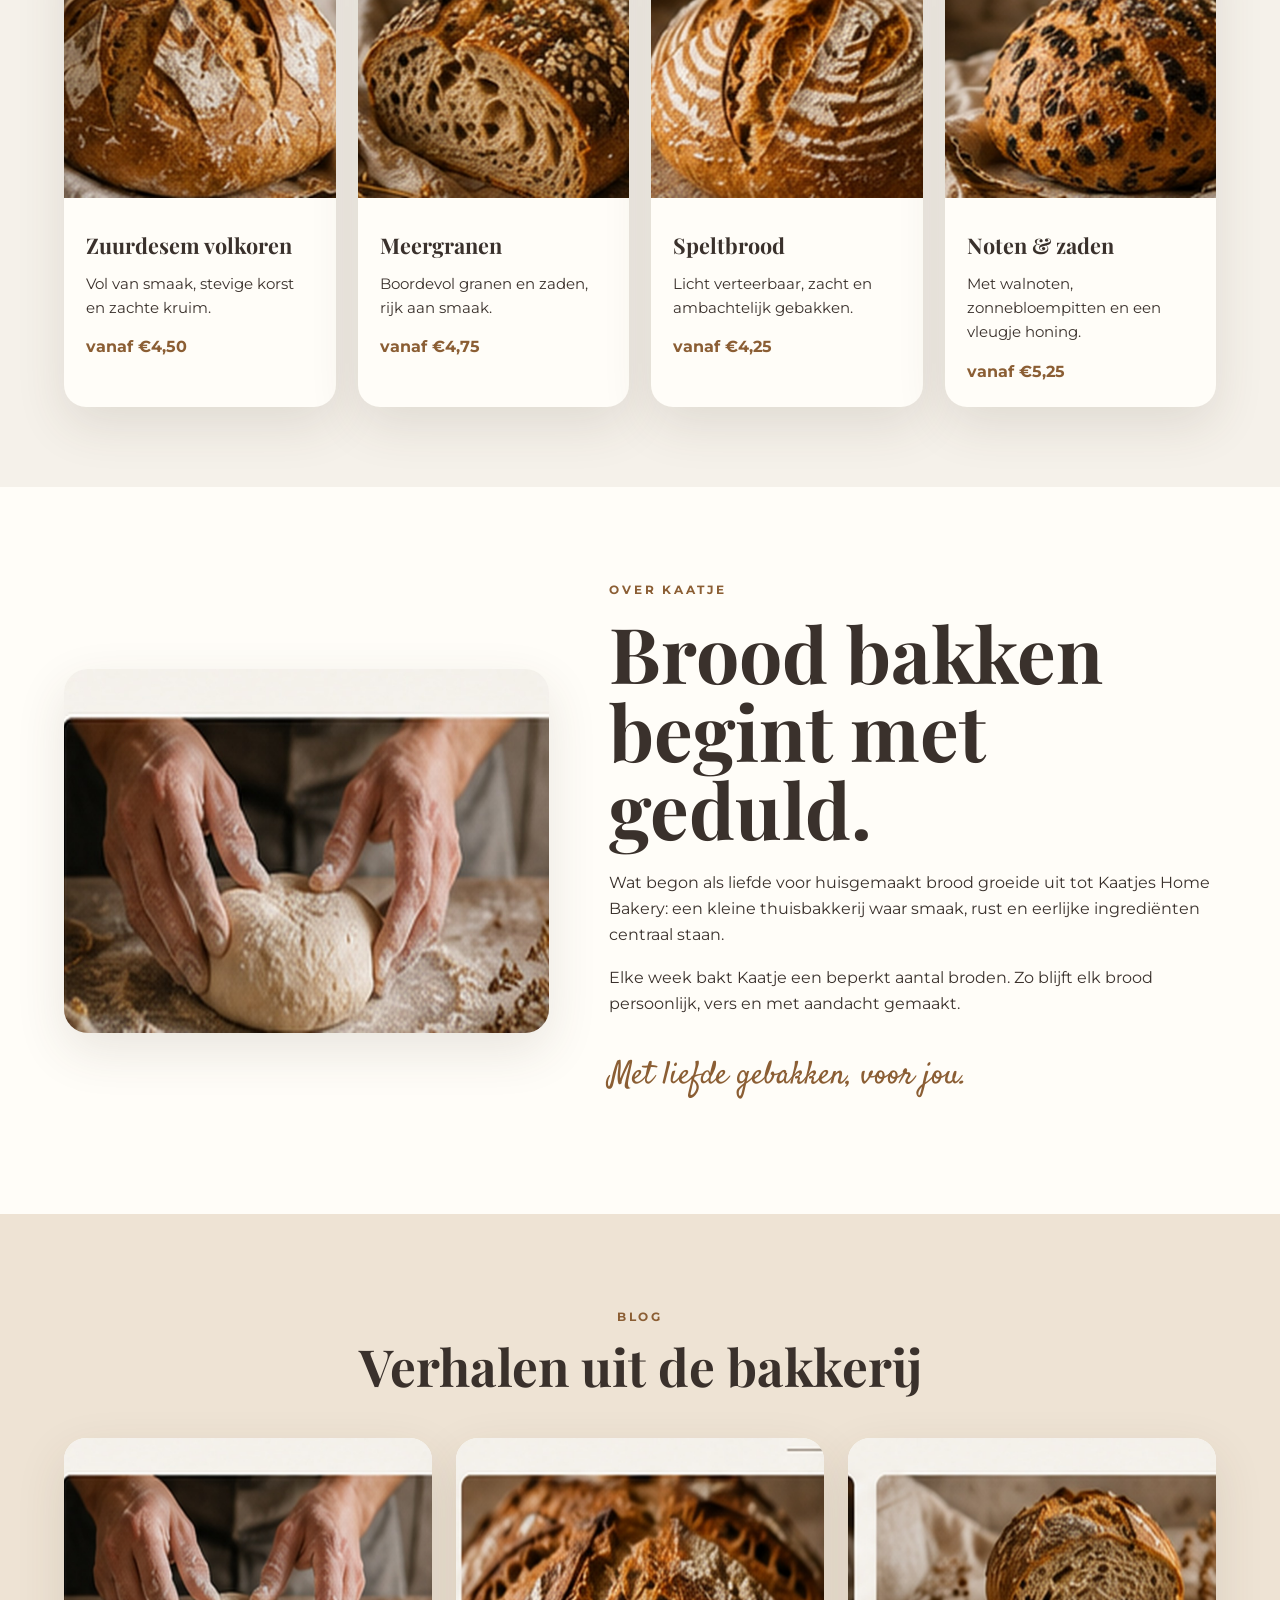
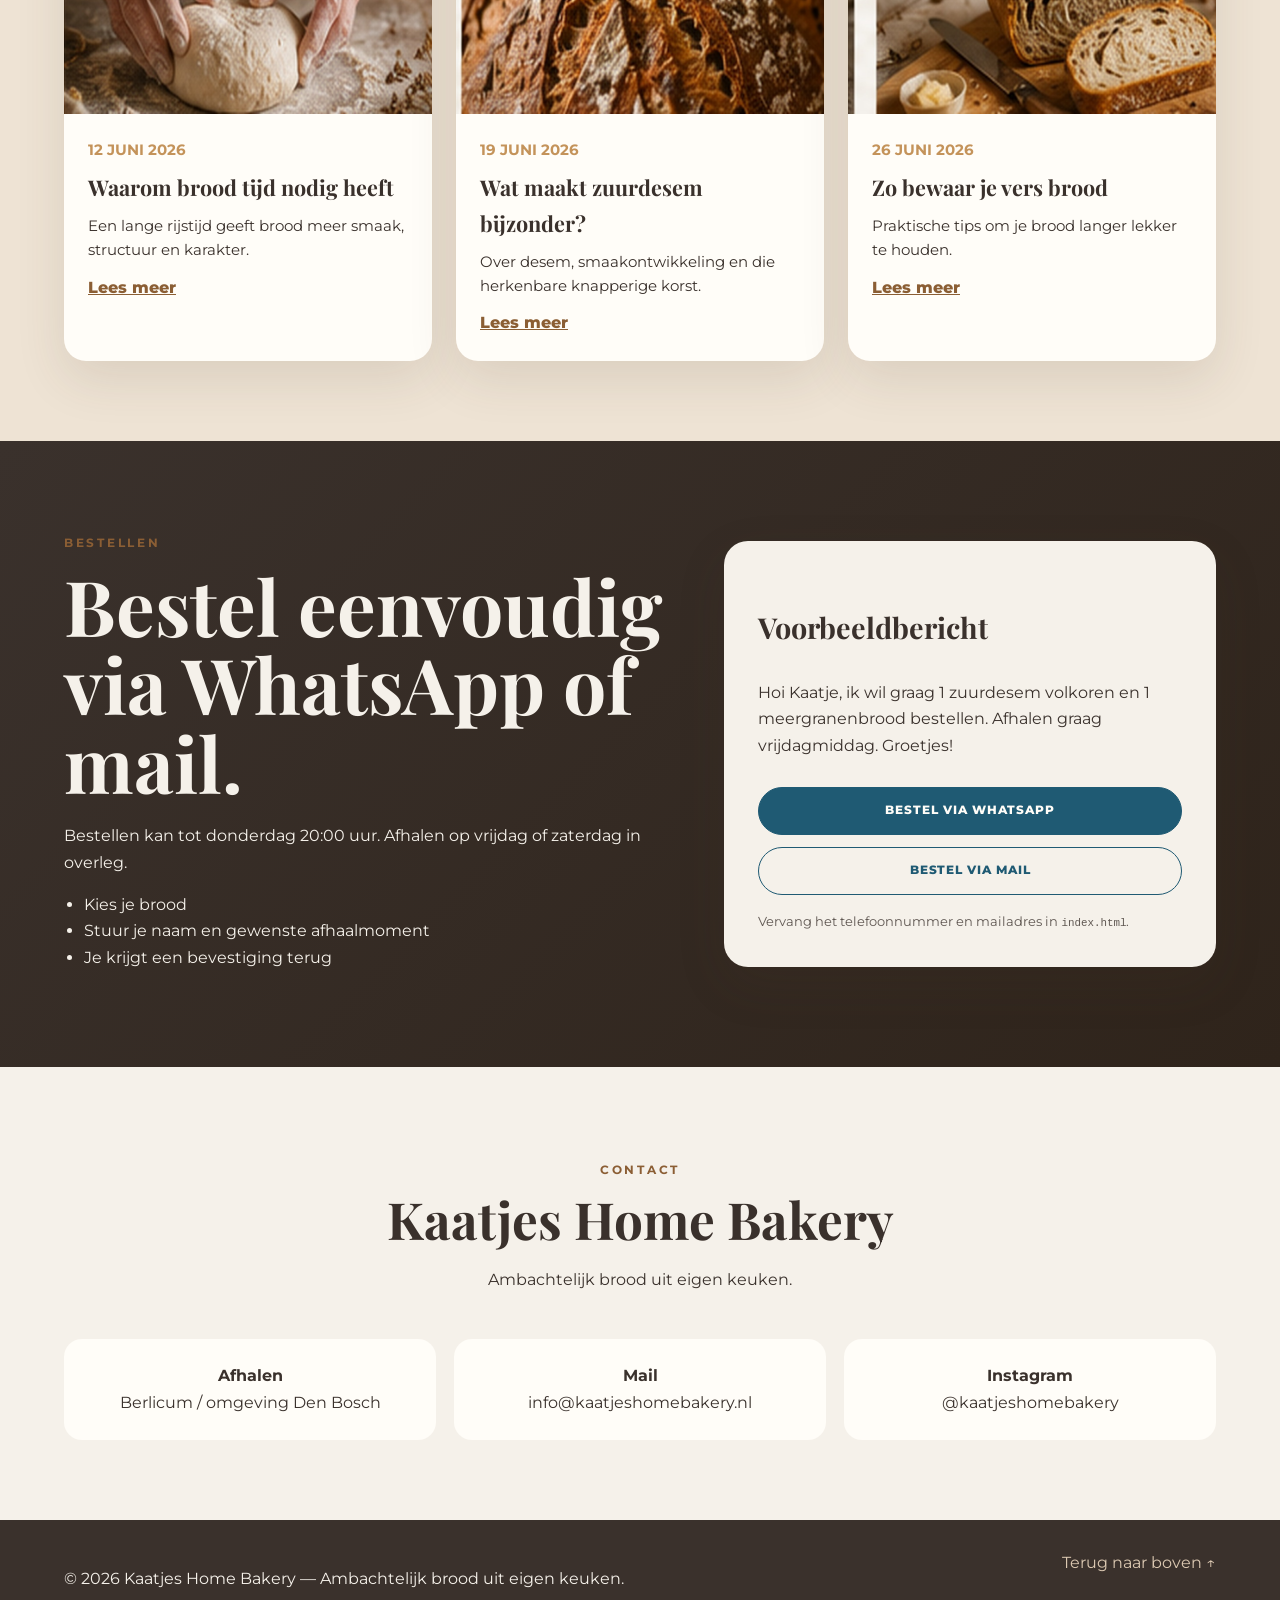
==== commit 6c752d92: "Add mobile support" ====
--- a/index.html
+++ b/index.html
@@ -3,47 +3,149 @@
 <head>
   <meta charset="utf-8" />
   <meta name="viewport" content="width=device-width, initial-scale=1" />
-  <meta name="description" content="Over desem, smaakontwikkeling en die herkenbare knapperige korst." />
-  <title>Wat maakt zuurdesem bijzonder? | Kaatjes Home Bakery</title>
+  <meta name="description" content="Kaatjes Home Bakery bakt ambachtelijk brood uit eigen keuken. Bestel zuurdesem, meergranenbrood, speltbrood en seizoensbrood via WhatsApp of mail." />
+  <title>Kaatjes Home Bakery | Ambachtelijk brood uit eigen keuken</title>
   <link rel="preconnect" href="https://fonts.googleapis.com">
   <link rel="preconnect" href="https://fonts.gstatic.com" crossorigin>
   <link href="https://fonts.googleapis.com/css2?family=Lora:wght@400;500;600&family=Montserrat:wght@400;500;600;700&family=Playfair+Display:wght@500;600;700&family=Satisfy&display=swap" rel="stylesheet">
-  <link rel="icon" type="image/svg+xml" href="./logo-kaatjes.svg" />
-  <link rel="stylesheet" href="./styles.css" />
+  <link rel="icon" type="image/svg+xml" href="assets/logo-kaatjes.svg" />
+  <link rel="stylesheet" href="styles.css" />
 </head>
 <body>
   <header class="site-header" id="top">
-    <a href="./index.html#top" class="brand" aria-label="Kaatjes Home Bakery home">
-      <img src="./logo-kaatjes.svg" alt="Kaatjes Home Bakery" class="brand-logo" />
+    <a href="#top" class="brand" aria-label="Kaatjes Home Bakery home">
+      <img src="assets/logo-kaatjes.svg" alt="Kaatjes Home Bakery" class="brand-logo" />
     </a>
     <button class="menu-toggle" aria-label="Menu openen" aria-expanded="false">☰</button>
     <nav class="site-nav" aria-label="Hoofdnavigatie">
-      <a href="./index.html#brood">Assortiment</a>
-      <a href="./index.html#over">Over Kaatje</a>
-      <a href="./index.html#blog">Blog</a>
-      <a href="./index.html#bestellen">Bestellen</a>
-      <a href="./index.html#contact">Contact</a>
+      <a href="#brood">Assortiment</a>
+      <a href="#over">Over Kaatje</a>
+      <a href="#blog">Blog</a>
+      <a href="#bestellen">Bestellen</a>
+      <a href="#contact">Contact</a>
     </nav>
   </header>
 
   <main>
-    <section class="section blog-page">
-      <article class="section-heading">
+    <section class="hero">
+      <div class="hero-content">
+        <p class="eyebrow">Kaatjes Home Bakery</p>
+        <h1>Dagvers brood, met rust en aandacht gebakken.</h1>
+        <p class="intro">Kaatjes Home Bakery bakt kleinschalig brood voor mensen die houden van pure ingrediënten, een knapperige korst en de geur van echt vers brood.</p>
+        <div class="actions">
+          <a class="button primary" href="#bestellen">Bestel brood</a>
+          <a class="button secondary" href="#brood">Bekijk assortiment</a>
+        </div>
+      </div>
+      <div class="hero-image">
+        <img src="assets/hero-bread.jpg" alt="Ambachtelijk rond brood op een houten plank" />
+      </div>
+    </section>
+
+    <section class="values" aria-label="Waarom Kaatjes Home Bakery">
+      <article><span class="icon">♧</span><h3>Natuurlijke ingrediënten</h3><p>Bloem, water, zout, tijd en aandacht. Geen onnodige toevoegingen.</p></article>
+      <article><span class="icon">◷</span><h3>Lange rijstijd</h3><p>Voor meer smaak, structuur en een beter verteerbaar brood.</p></article>
+      <article><span class="icon">♨</span><h3>Ambachtelijk gebakken</h3><p>Kleine batches, met de hand gevormd en vers gebakken.</p></article>
+      <article><span class="icon">♡</span><h3>Kleinschalig & persoonlijk</h3><p>Bestellen kan eenvoudig via WhatsApp of mail.</p></article>
+    </section>
+
+    <section id="brood" class="section">
+      <div class="section-heading">
+        <p class="eyebrow">Ons brood</p>
+        <h2>Een klein assortiment, bewust gebakken.</h2>
+        <p>Start met een overzichtelijke kaart. Pas namen, prijzen en beschikbaarheid makkelijk aan in de HTML.</p>
+      </div>
+      <div class="product-grid">
+        <article class="product-card">
+          <img src="assets/card-sourdough.jpg" alt="Zuurdesem volkoren brood" />
+          <div><h3>Zuurdesem volkoren</h3><p>Vol van smaak, stevige korst en zachte kruim.</p><strong>vanaf €4,50</strong></div>
+        </article>
+        <article class="product-card">
+          <img src="assets/card-multigrain.jpg" alt="Meergranenbrood met zaden" />
+          <div><h3>Meergranen</h3><p>Boordevol granen en zaden, rijk aan smaak.</p><strong>vanaf €4,75</strong></div>
+        </article>
+        <article class="product-card">
+          <img src="assets/card-spelt.jpg" alt="Licht speltbrood" />
+          <div><h3>Speltbrood</h3><p>Licht verteerbaar, zacht en ambachtelijk gebakken.</p><strong>vanaf €4,25</strong></div>
+        </article>
+        <article class="product-card">
+          <img src="assets/card-nuts.jpg" alt="Brood met noten en zaden" />
+          <div><h3>Noten & zaden</h3><p>Met walnoten, zonnebloempitten en een vleugje honing.</p><strong>vanaf €5,25</strong></div>
+        </article>
+      </div>
+    </section>
+
+    <section id="over" class="story split-section">
+      <img src="assets/hands-bread.jpg" alt="Brood liefdevol vastgehouden in handen" />
+      <div>
+        <p class="eyebrow">Over Kaatje</p>
+        <h2>Brood bakken begint met geduld.</h2>
+        <p>Wat begon als liefde voor huisgemaakt brood groeide uit tot Kaatjes Home Bakery: een kleine thuisbakkerij waar smaak, rust en eerlijke ingrediënten centraal staan.</p>
+        <p>Elke week bakt Kaatje een beperkt aantal broden. Zo blijft elk brood persoonlijk, vers en met aandacht gemaakt.</p>
+        <p class="signature">Met liefde gebakken, voor jou.</p>
+      </div>
+    </section>
+
+    <section id="blog" class="section warm">
+      <div class="section-heading">
         <p class="eyebrow">Blog</p>
-        <h1>Wat maakt zuurdesem bijzonder?</h1>
-        <p class="intro">Over desem, smaakontwikkeling en die herkenbare knapperige korst.</p>
-      </article>
-      <section class="split-section">
-        <img src="./wheat.jpg" alt="Tarwe in warm licht" />
-        <div>
-          <p>Zuurdesem geeft brood een rijke smaak en een mooie structuur. Door natuurlijke fermentatie krijgt het brood meer diepte en karakter.</p>
-          <p>Het vraagt tijd en aandacht, maar dat proef je terug in elke snee.</p>
-          <p><a class="button secondary" href="./index.html#blog">Terug naar de website</a></p>
-        </div>
-      </section>
+        <h2>Verhalen uit de bakkerij</h2>
+      </div>
+      <div class="blog-grid">
+        <article class="blog-card">
+          <img src="assets/dough.jpg" alt="Deeg wordt gevormd met bloem" />
+          <div><p class="date">12 juni 2026</p><h3>Waarom brood tijd nodig heeft</h3><p>Een lange rijstijd geeft brood meer smaak, structuur en karakter.</p><a href="blog/waarom-brood-tijd-nodig-heeft.html">Lees meer</a></div>
+        </article>
+        <article class="blog-card">
+          <img src="assets/wheat.jpg" alt="Tarwe in warm licht" />
+          <div><p class="date">19 juni 2026</p><h3>Wat maakt zuurdesem bijzonder?</h3><p>Over desem, smaakontwikkeling en die herkenbare knapperige korst.</p><a href="blog/wat-maakt-zuurdesem-bijzonder.html">Lees meer</a></div>
+        </article>
+        <article class="blog-card">
+          <img src="assets/loaf-sliced.jpg" alt="Gesneden ambachtelijk brood" />
+          <div><p class="date">26 juni 2026</p><h3>Zo bewaar je vers brood</h3><p>Praktische tips om je brood langer lekker te houden.</p><a href="blog/zo-bewaar-je-vers-brood.html">Lees meer</a></div>
+        </article>
+      </div>
+    </section>
+
+    <section id="bestellen" class="order-section">
+      <div>
+        <p class="eyebrow">Bestellen</p>
+        <h2>Bestel eenvoudig via WhatsApp of mail.</h2>
+        <p>Bestellen kan tot donderdag 20:00 uur. Afhalen op vrijdag of zaterdag in overleg.</p>
+        <ul class="order-list">
+          <li>Kies je brood</li>
+          <li>Stuur je naam en gewenste afhaalmoment</li>
+          <li>Je krijgt een bevestiging terug</li>
+        </ul>
+      </div>
+      <div class="order-card">
+        <h3>Voorbeeldbericht</h3>
+        <p>Hoi Kaatje, ik wil graag 1 zuurdesem volkoren en 1 meergranenbrood bestellen. Afhalen graag vrijdagmiddag. Groetjes!</p>
+        <a class="button primary full" href="https://wa.me/31600000000?text=Hoi%20Kaatje%2C%20ik%20wil%20graag%20brood%20bestellen." target="_blank" rel="noopener">Bestel via WhatsApp</a>
+        <a class="button secondary full" href="mailto:info@kaatjeshomebakery.nl?subject=Broodbestelling%20Kaatjes%20Home%20Bakery&body=Hoi%20Kaatje%2C%0A%0AIk%20wil%20graag%20brood%20bestellen%3A%0A-%20%0A%0ANaam%3A%0AAfhaalmoment%3A%0A%0AGroetjes%2C">Bestel via mail</a>
+        <small>Vervang het telefoonnummer en mailadres in <code>index.html</code>.</small>
+      </div>
+    </section>
+
+    <section id="contact" class="section contact">
+      <div class="section-heading">
+        <p class="eyebrow">Contact</p>
+        <h2>Kaatjes Home Bakery</h2>
+        <p>Ambachtelijk brood uit eigen keuken.</p>
+      </div>
+      <div class="contact-grid">
+        <div><strong>Afhalen</strong><span>Berlicum / omgeving Den Bosch</span></div>
+        <div><strong>Mail</strong><span>info@kaatjeshomebakery.nl</span></div>
+        <div><strong>Instagram</strong><span>@kaatjeshomebakery</span></div>
+      </div>
     </section>
   </main>
 
-  <script src="./script.js"></script>
+  <footer class="site-footer">
+    <p>© <span id="year"></span> Kaatjes Home Bakery — Ambachtelijk brood uit eigen keuken.</p>
+    <a href="#top">Terug naar boven ↑</a>
+  </footer>
+
+  <script src="script.js"></script>
 </body>
 </html>
--- a/styles.css
+++ b/styles.css
@@ -1,27 +1,171 @@
-# Kaatjes Home Bakery website
+:root{
+  --espresso:#3A312C;
+  --logo:#1F5A73;
+  --crust:#8B5E34;
+  --honey:#C4935A;
+  --linen:#DCC9B2;
+  --cream:#F5F1EA;
+  --white:#FFFDF8;
+  --shadow:0 18px 50px rgba(75,58,42,.12);
+  --radius:24px;
+}
+*{box-sizing:border-box}
+html{scroll-behavior:smooth}
+body{margin:0;background:var(--cream);color:var(--espresso);font-family:Montserrat,system-ui,sans-serif;line-height:1.65}
+img{max-width:100%;display:block}
+a{color:inherit}.site-header{position:sticky;top:0;z-index:10;display:flex;align-items:center;justify-content:space-between;gap:24px;padding:18px clamp(20px,5vw,72px);background:rgba(245,241,234,.88);backdrop-filter:blur(14px);border-bottom:1px solid rgba(75,58,42,.1)}
+.brand{display:flex;align-items:center;text-decoration:none}.brand-logo{width:170px;height:auto}.hero-logo{display:none}
+.site-nav{display:flex;align-items:center;gap:26px;font-size:.78rem;font-weight:700;text-transform:uppercase;letter-spacing:.1em}.site-nav a{text-decoration:none}.site-nav a:hover{color:var(--logo)}.menu-toggle{display:none;background:none;border:0;font-size:1.7rem;color:var(--espresso)}
+.hero{display:grid;grid-template-columns:1fr 1.15fr;min-height:620px;align-items:center;padding:48px clamp(20px,5vw,72px);gap:42px;background:radial-gradient(circle at 20% 20%,#fff 0,#f5f1ea 42%,#eadfce 100%)}
+.hero-content{max-width:650px}.eyebrow{text-transform:uppercase;letter-spacing:.22em;color:var(--crust);font-weight:700;font-size:.78rem}.hero h1,.section h2,.split-section h2,.order-section h2{font-family:'Playfair Display',serif;font-size:clamp(2.4rem,6vw,5.6rem);line-height:1.02;margin:12px 0 22px}.intro{font-family:Lora,serif;font-size:1.18rem;max-width:560px}.actions{display:flex;flex-wrap:wrap;gap:14px;margin-top:32px}.button{display:inline-flex;justify-content:center;align-items:center;min-height:48px;padding:13px 20px;border-radius:999px;text-decoration:none;text-transform:uppercase;font-size:.74rem;font-weight:800;letter-spacing:.08em;border:1px solid var(--crust)}.primary{background:var(--logo);color:var(--white);border-color:var(--logo)}.secondary{background:transparent;color:var(--logo);border-color:var(--logo)}.button:hover{transform:translateY(-1px);box-shadow:var(--shadow)}.hero-image img{border-radius:var(--radius);box-shadow:var(--shadow);aspect-ratio:16/9;object-fit:cover}
+.values{display:grid;grid-template-columns:repeat(4,1fr);gap:1px;background:rgba(75,58,42,.12);padding:1px;margin:0 clamp(20px,5vw,72px);transform:translateY(-38px);border-radius:var(--radius);overflow:hidden;box-shadow:var(--shadow)}.values article{background:var(--white);padding:34px;text-align:center}.icon{font-size:2rem;color:var(--logo)}.values h3,.product-card h3,.blog-card h3{font-family:'Playfair Display',serif;margin:.5rem 0;font-size:1.35rem}.values p,.product-card p,.blog-card p{font-size:.92rem;margin:0}
+.section,.split-section,.order-section{padding:80px clamp(20px,5vw,72px)}.section-heading{text-align:center;max-width:760px;margin:0 auto 46px}.section-heading h2{font-size:clamp(2rem,4vw,3.8rem)}.product-grid{display:grid;grid-template-columns:repeat(4,1fr);gap:22px}.product-card{background:var(--white);border-radius:22px;overflow:hidden;box-shadow:var(--shadow)}.product-card img{width:100%;aspect-ratio:1/1;object-fit:cover}.product-card div{padding:22px}.product-card strong{display:inline-block;margin-top:14px;color:var(--crust)}
+.split-section{display:grid;grid-template-columns:.8fr 1fr;align-items:center;gap:60px;background:var(--white)}.split-section img{border-radius:var(--radius);box-shadow:var(--shadow);aspect-ratio:4/3;object-fit:cover}.signature{font-family:Satisfy,cursive;font-size:2rem;color:var(--crust)}.warm{background:#eee3d4}.blog-grid{display:grid;grid-template-columns:repeat(3,1fr);gap:24px}.blog-card{background:var(--white);border-radius:22px;overflow:hidden;box-shadow:var(--shadow)}.blog-card img{aspect-ratio:4/3;object-fit:cover;width:100%}.blog-card div{padding:24px}.date{color:var(--honey);font-weight:700;text-transform:uppercase;font-size:.72rem}.blog-card a{display:inline-block;margin-top:12px;color:var(--crust);font-weight:800}
+.order-section{display:grid;grid-template-columns:1fr .8fr;gap:46px;align-items:center;background:linear-gradient(135deg,var(--espresso),#2f241b);color:var(--cream)}.order-list{padding-left:20px}.order-card{background:var(--cream);color:var(--espresso);border-radius:var(--radius);padding:34px;box-shadow:var(--shadow)}.order-card h3{font-family:'Playfair Display',serif;font-size:1.8rem}.full{width:100%;margin-top:12px}.order-card small{display:block;margin-top:16px;opacity:.8}.contact-grid{display:grid;grid-template-columns:repeat(3,1fr);gap:18px}.contact-grid div{background:var(--white);border-radius:18px;padding:24px;text-align:center}.contact-grid strong,.contact-grid span{display:block}.site-footer{display:flex;justify-content:space-between;gap:20px;padding:30px clamp(20px,5vw,72px);background:var(--espresso);color:var(--cream)}.site-footer a{text-decoration:none;color:var(--linen)}
+@media (max-width:900px){.menu-toggle{display:block}.site-nav{display:none;position:absolute;left:20px;right:20px;top:76px;flex-direction:column;align-items:flex-start;padding:24px;background:var(--white);border-radius:18px;box-shadow:var(--shadow)}.site-nav.open{display:flex}.hero,.split-section,.order-section{grid-template-columns:1fr}.hero{min-height:auto}.values,.product-grid,.blog-grid,.contact-grid{grid-template-columns:1fr}.values{transform:none;margin-top:24px}.site-footer{flex-direction:column}.hero h1{font-size:3rem}}
 
-Statische website voor een ambachtelijke thuisbakkerij met focus op brood.
+@media (max-width:900px){.brand-logo{width:130px}.hero-logo{display:none}}
 
-## Openen
-Open `index.html` in je browser.
+/* Mobile improvements */
+html, body { max-width: 100%; overflow-x: hidden; }
+.site-header { min-height: 82px; }
+.menu-toggle {
+  width: 46px;
+  height: 46px;
+  border-radius: 999px;
+  background: rgba(255,253,248,.75);
+  border: 1px solid rgba(75,58,42,.12);
+  cursor: pointer;
+  line-height: 1;
+}
+.menu-toggle:focus-visible,
+.site-nav a:focus-visible,
+.button:focus-visible {
+  outline: 3px solid rgba(31,90,115,.35);
+  outline-offset: 3px;
+}
 
-## Aanpassen
-- WhatsApp: zoek in `index.html` naar `31600000000` en vervang dit door het juiste mobiele nummer, zonder `+`.
-- E-mail: vervang `info@kaatjeshomebakery.nl` door het echte e-mailadres.
-- Prijzen/assortiment: pas de teksten aan in de sectie `id="brood"`.
-- Foto's: vervang afbeeldingen in de map `assets` door eigen foto's met dezelfde bestandsnamen.
+@media (max-width: 900px) {
+  .site-header {
+    padding: 12px 18px;
+    min-height: 72px;
+  }
+  .brand-logo { width: 118px; }
+  .site-nav {
+    top: 78px;
+    left: 16px;
+    right: 16px;
+    gap: 0;
+    padding: 10px;
+    z-index: 20;
+  }
+  .site-nav a {
+    width: 100%;
+    padding: 14px 12px;
+    border-radius: 12px;
+  }
+  .site-nav a:hover { background: var(--cream); }
 
-## Kleuren
-- Espresso: `#4B3A2A`
-- Korst bruin: `#8B5E34`
-- Honing: `#C4935A`
-- Linnen: `#DCC9B2`
-- Crème: `#F5F1EA`
+  .hero {
+    padding: 34px 18px 42px;
+    gap: 26px;
+  }
+  .hero h1 { font-size: clamp(2.15rem, 12vw, 3.4rem); }
+  .intro { font-size: 1.04rem; }
+  .hero-image { order: -1; }
+  .hero-image img {
+    aspect-ratio: 4 / 3;
+    border-radius: 20px;
+  }
 
-## Online zetten
-Deze site kan naar Netlify, GitHub Pages, Vercel of gewone webhosting worden geüpload.
+  .actions { gap: 12px; }
+  .button {
+    min-height: 52px;
+    padding: 14px 18px;
+  }
+  .actions .button { flex: 1 1 220px; }
 
+  .values {
+    margin: 0 18px 18px;
+    border-radius: 20px;
+  }
+  .values article { padding: 26px 20px; }
 
-## Update
-- Logo staat nu alleen visueel in de header.
-- Card- en blogafbeeldingen zijn vervangen door broodfoto’s zonder tekst in de afbeelding.
+  .section,
+  .split-section,
+  .order-section {
+    padding: 56px 18px;
+  }
+  .section-heading { margin-bottom: 30px; }
+  .section-heading h2,
+  .split-section h2,
+  .order-section h2 {
+    font-size: clamp(2rem, 9vw, 3rem);
+  }
+
+  .product-grid,
+  .blog-grid,
+  .contact-grid {
+    gap: 18px;
+  }
+  .product-card,
+  .blog-card,
+  .order-card,
+  .contact-grid div {
+    border-radius: 18px;
+  }
+  .product-card img { aspect-ratio: 4 / 3; }
+  .product-card div,
+  .blog-card div { padding: 20px; }
+
+  .split-section {
+    gap: 28px;
+  }
+  .split-section img {
+    aspect-ratio: 4 / 3;
+    border-radius: 20px;
+  }
+  .order-card { padding: 24px; }
+
+  .blog-page {
+    padding-left: 0;
+    padding-right: 0;
+  }
+  .blog-page > .section-heading {
+    padding-left: 18px;
+    padding-right: 18px;
+  }
+  .blog-page .split-section {
+    margin: 0;
+  }
+}
+
+@media (max-width: 560px) {
+  body { line-height: 1.58; }
+  .site-header { min-height: 66px; }
+  .brand-logo { width: 104px; }
+  .menu-toggle {
+    width: 42px;
+    height: 42px;
+    font-size: 1.45rem;
+  }
+  .site-nav { top: 70px; }
+  .eyebrow {
+    letter-spacing: .16em;
+    font-size: .72rem;
+  }
+  .hero { padding-top: 22px; }
+  .hero h1 { margin-top: 8px; }
+  .actions { flex-direction: column; }
+  .actions .button,
+  .button.full { width: 100%; flex-basis: auto; }
+  .values h3,
+  .product-card h3,
+  .blog-card h3 { font-size: 1.25rem; }
+  .signature { font-size: 1.7rem; }
+  .site-footer {
+    padding: 26px 18px;
+    text-align: center;
+    align-items: center;
+  }
+}
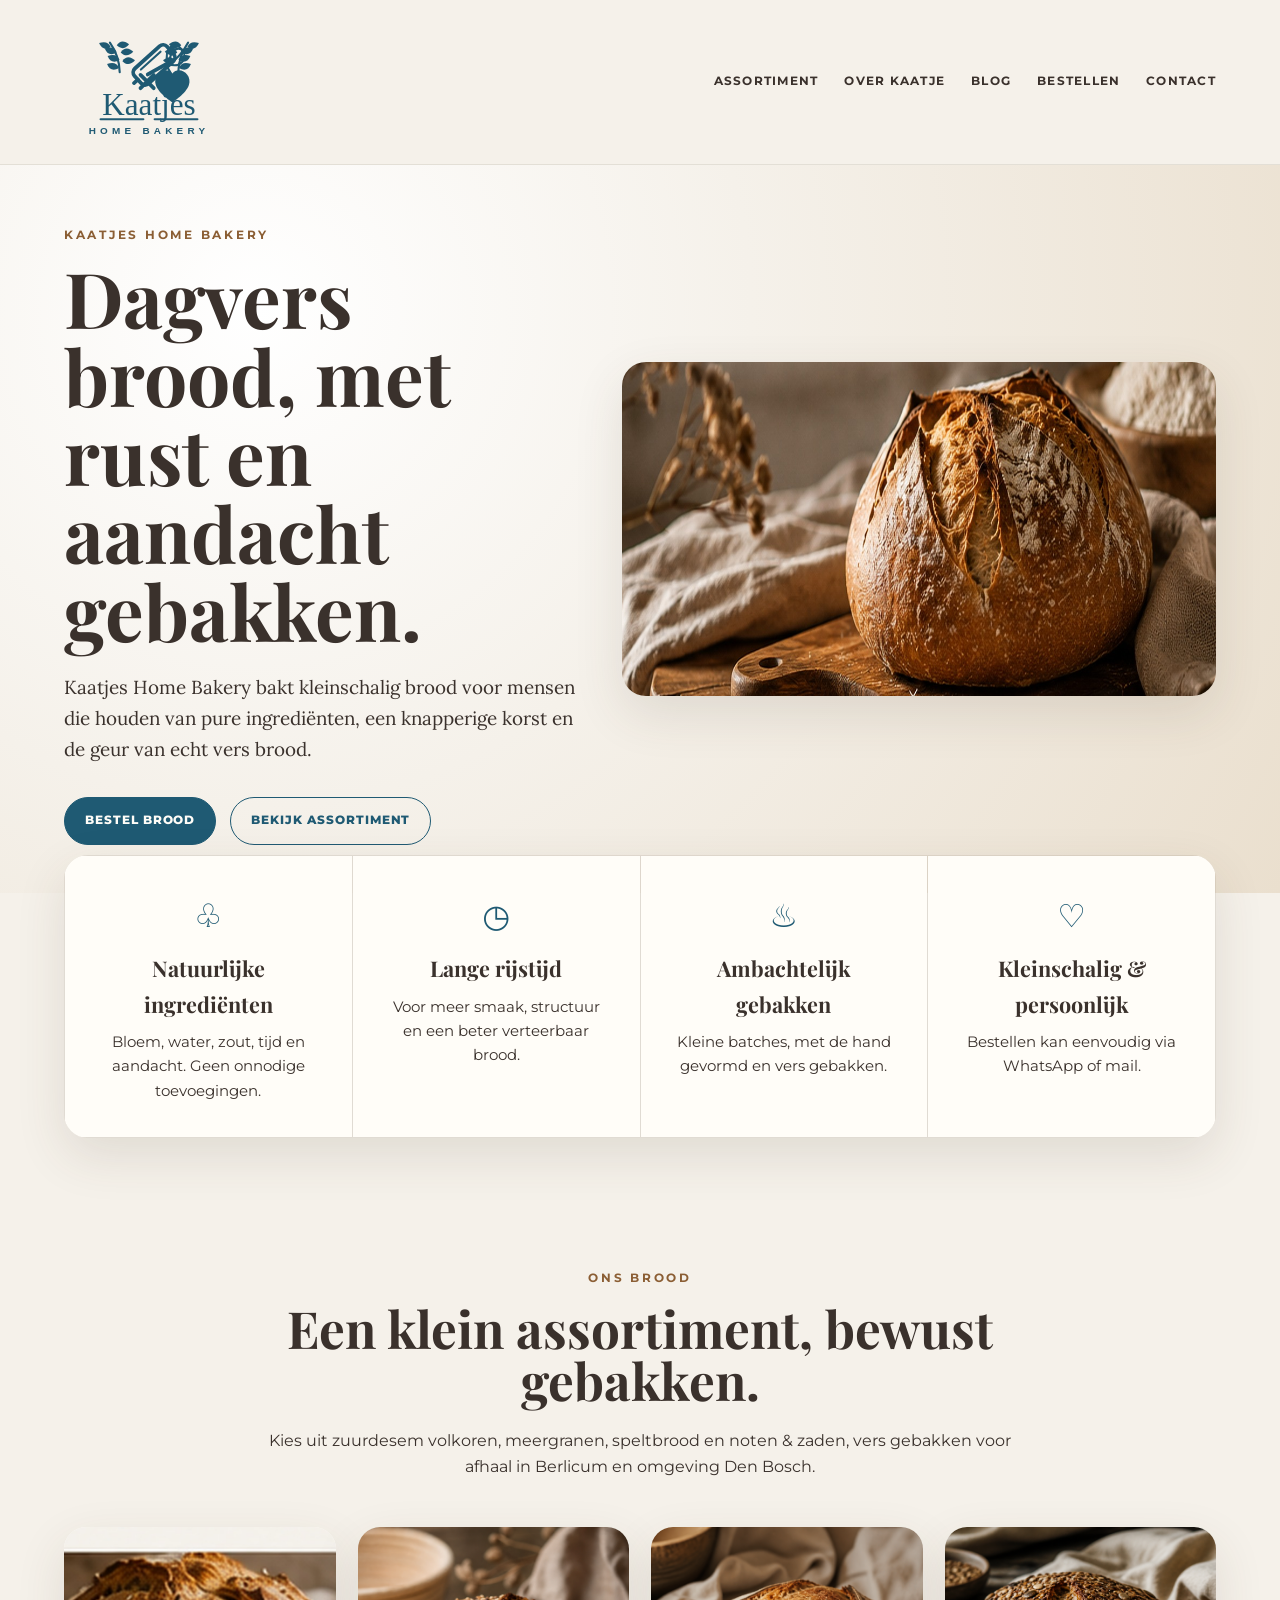
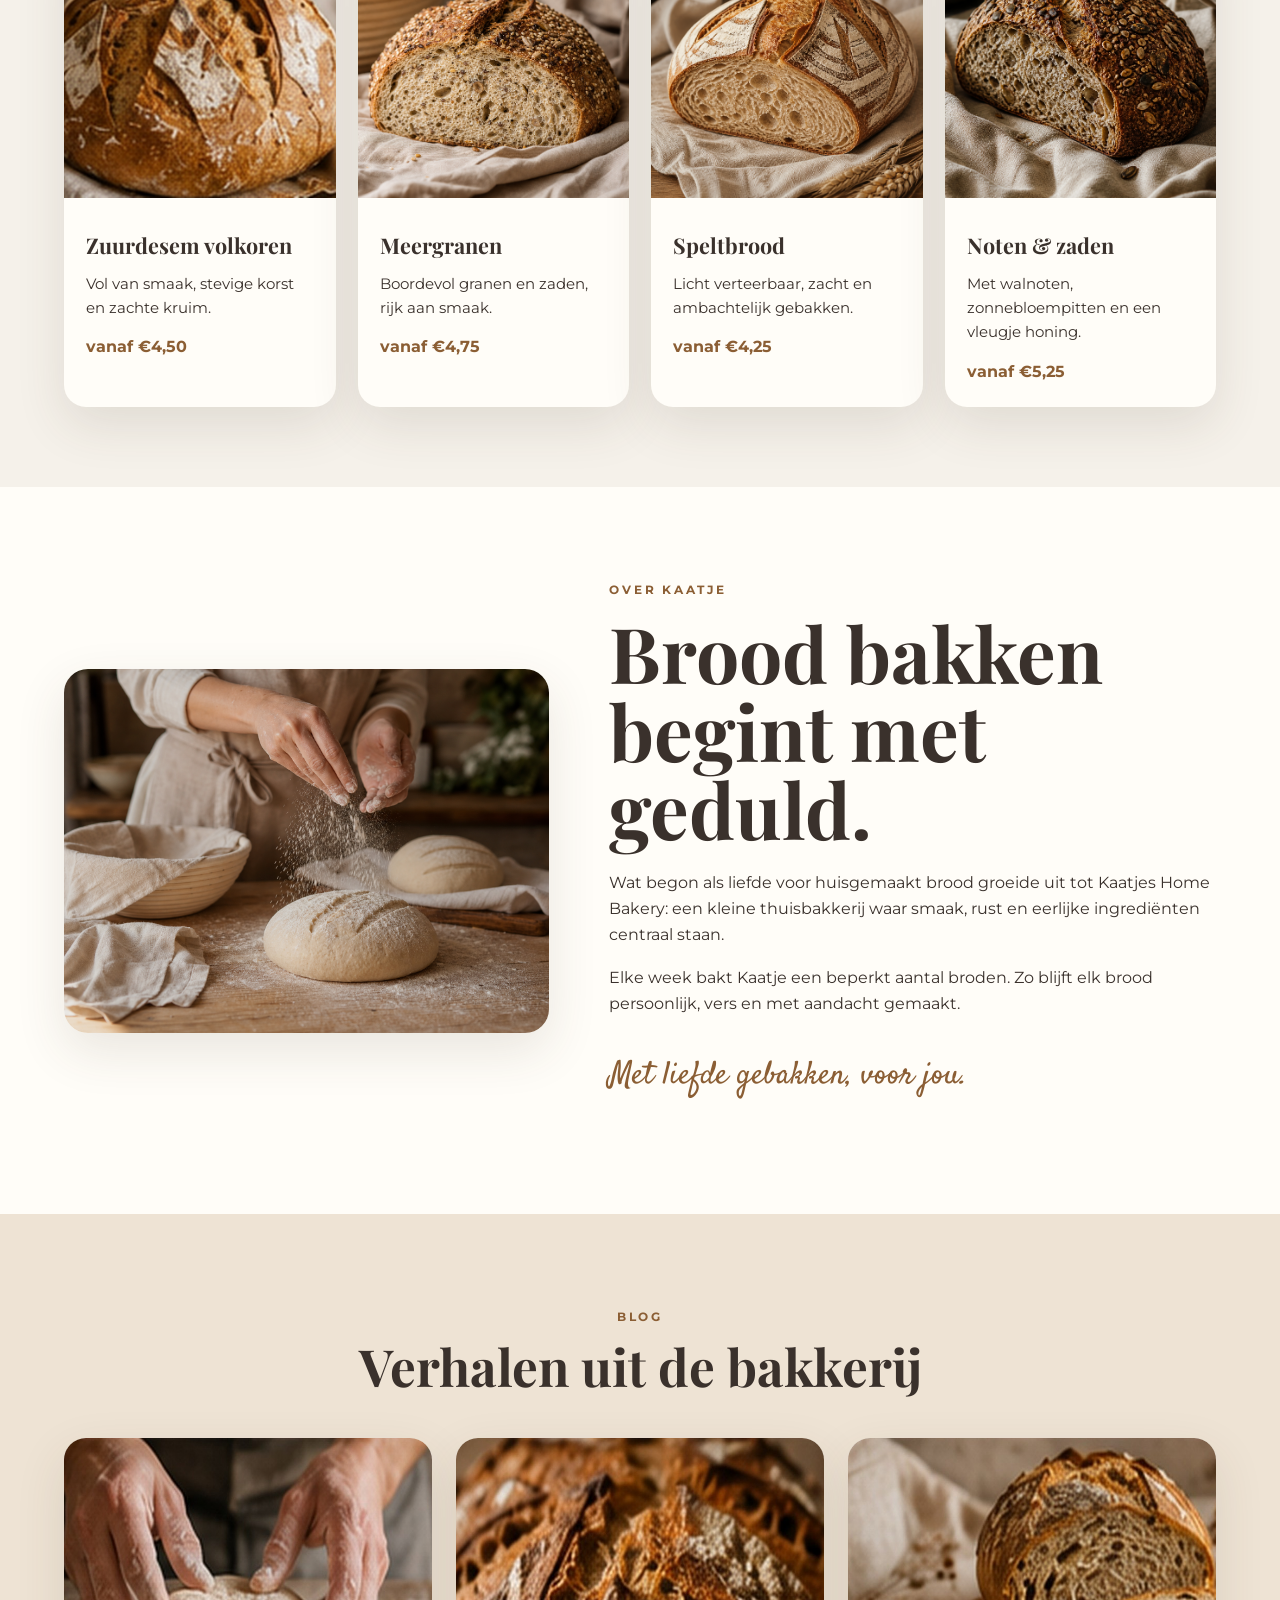
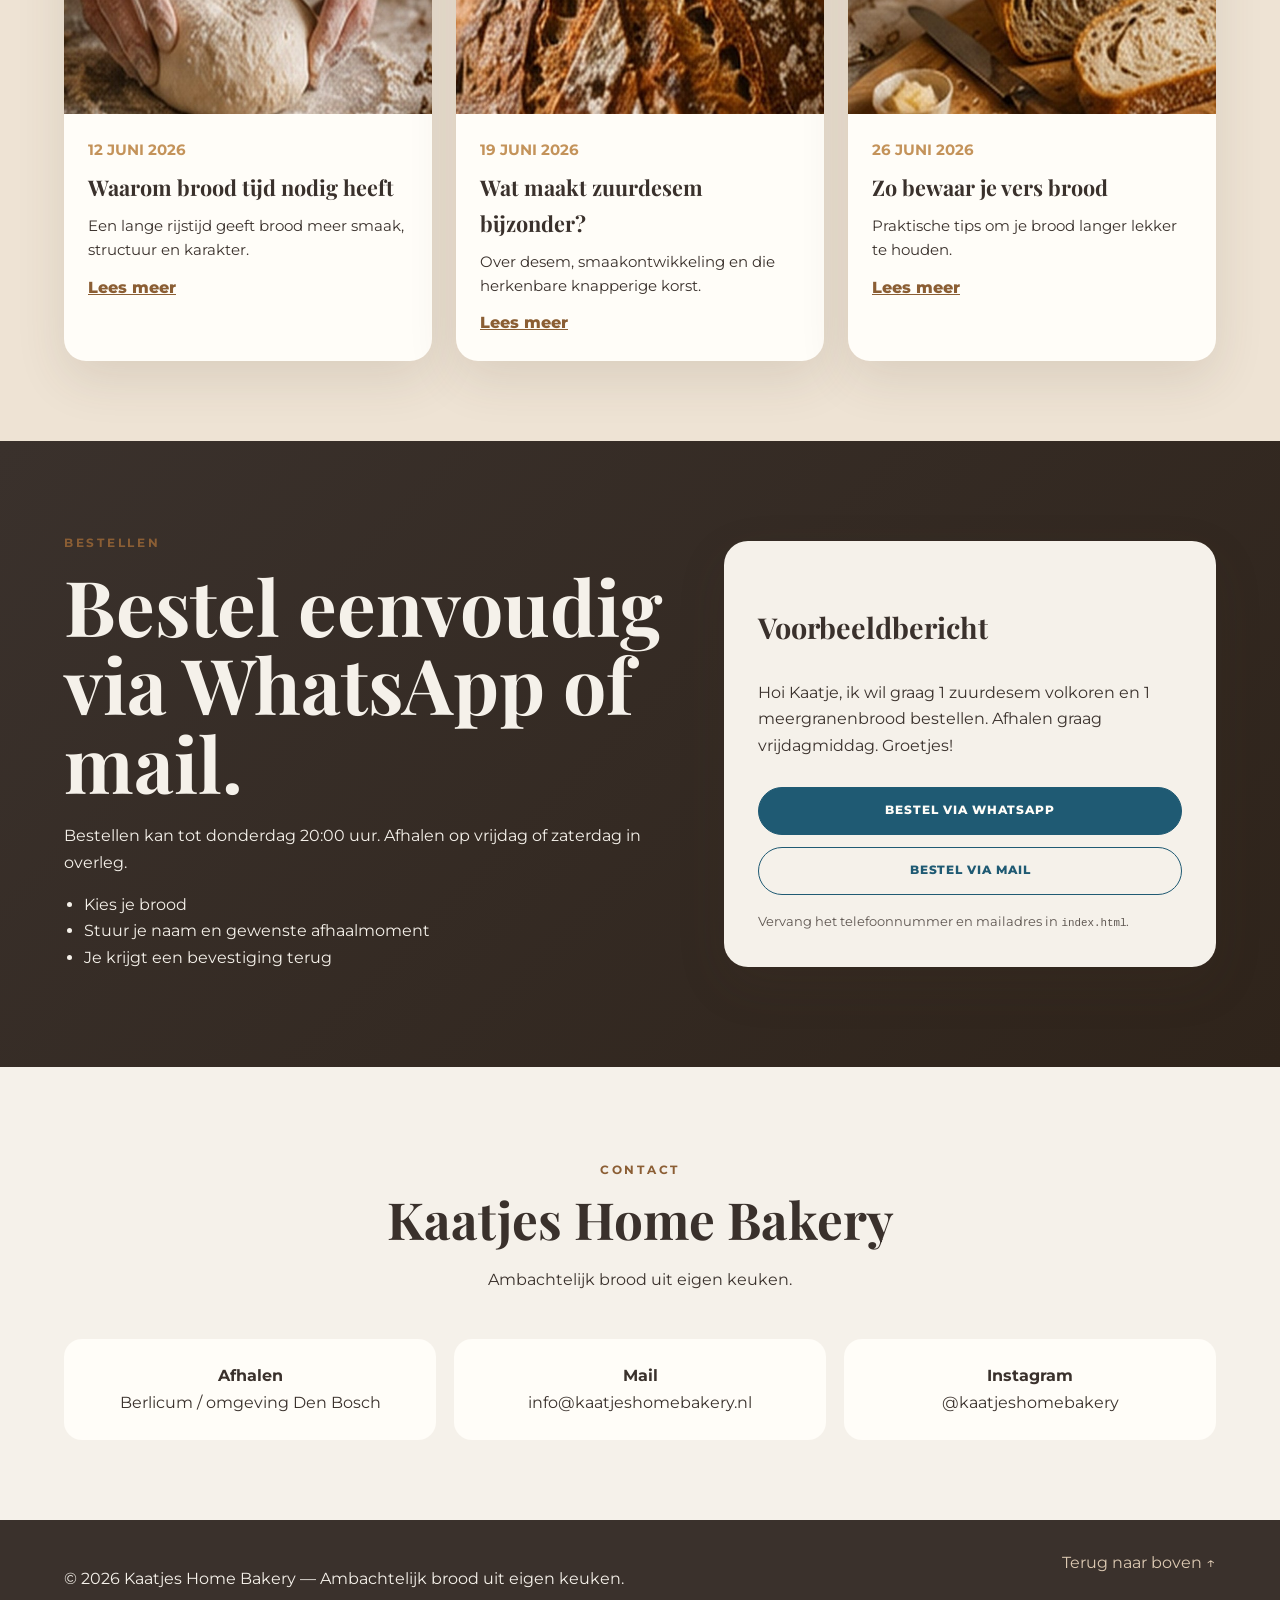
==== commit d4fff8db: "plaatjes update" ====
--- a/index.html
+++ b/index.html
@@ -53,7 +53,7 @@
       <div class="section-heading">
         <p class="eyebrow">Ons brood</p>
         <h2>Een klein assortiment, bewust gebakken.</h2>
-        <p>Start met een overzichtelijke kaart. Pas namen, prijzen en beschikbaarheid makkelijk aan in de HTML.</p>
+        <p>Kies uit zuurdesem volkoren, meergranen, speltbrood en noten & zaden, vers gebakken voor afhaal in Berlicum en omgeving Den Bosch.</p>
       </div>
       <div class="product-grid">
         <article class="product-card">
@@ -61,22 +61,22 @@
           <div><h3>Zuurdesem volkoren</h3><p>Vol van smaak, stevige korst en zachte kruim.</p><strong>vanaf €4,50</strong></div>
         </article>
         <article class="product-card">
-          <img src="assets/card-multigrain.jpg" alt="Meergranenbrood met zaden" />
+          <img src="assets/card-multigrain-clean.png" alt="Meergranenbrood met zaden" />
           <div><h3>Meergranen</h3><p>Boordevol granen en zaden, rijk aan smaak.</p><strong>vanaf €4,75</strong></div>
         </article>
         <article class="product-card">
-          <img src="assets/card-spelt.jpg" alt="Licht speltbrood" />
+          <img src="assets/card-spelt-clean.png" alt="Licht speltbrood" />
           <div><h3>Speltbrood</h3><p>Licht verteerbaar, zacht en ambachtelijk gebakken.</p><strong>vanaf €4,25</strong></div>
         </article>
         <article class="product-card">
-          <img src="assets/card-nuts.jpg" alt="Brood met noten en zaden" />
+          <img src="assets/card-nuts-clean.png" alt="Brood met noten en zaden" />
           <div><h3>Noten & zaden</h3><p>Met walnoten, zonnebloempitten en een vleugje honing.</p><strong>vanaf €5,25</strong></div>
         </article>
       </div>
     </section>
 
     <section id="over" class="story split-section">
-      <img src="assets/hands-bread.jpg" alt="Brood liefdevol vastgehouden in handen" />
+      <img src="assets/over-kaatje-alt.png" alt="Brooddeeg wordt met de hand bestoven met bloem op een houten werkbank" />
       <div>
         <p class="eyebrow">Over Kaatje</p>
         <h2>Brood bakken begint met geduld.</h2>
